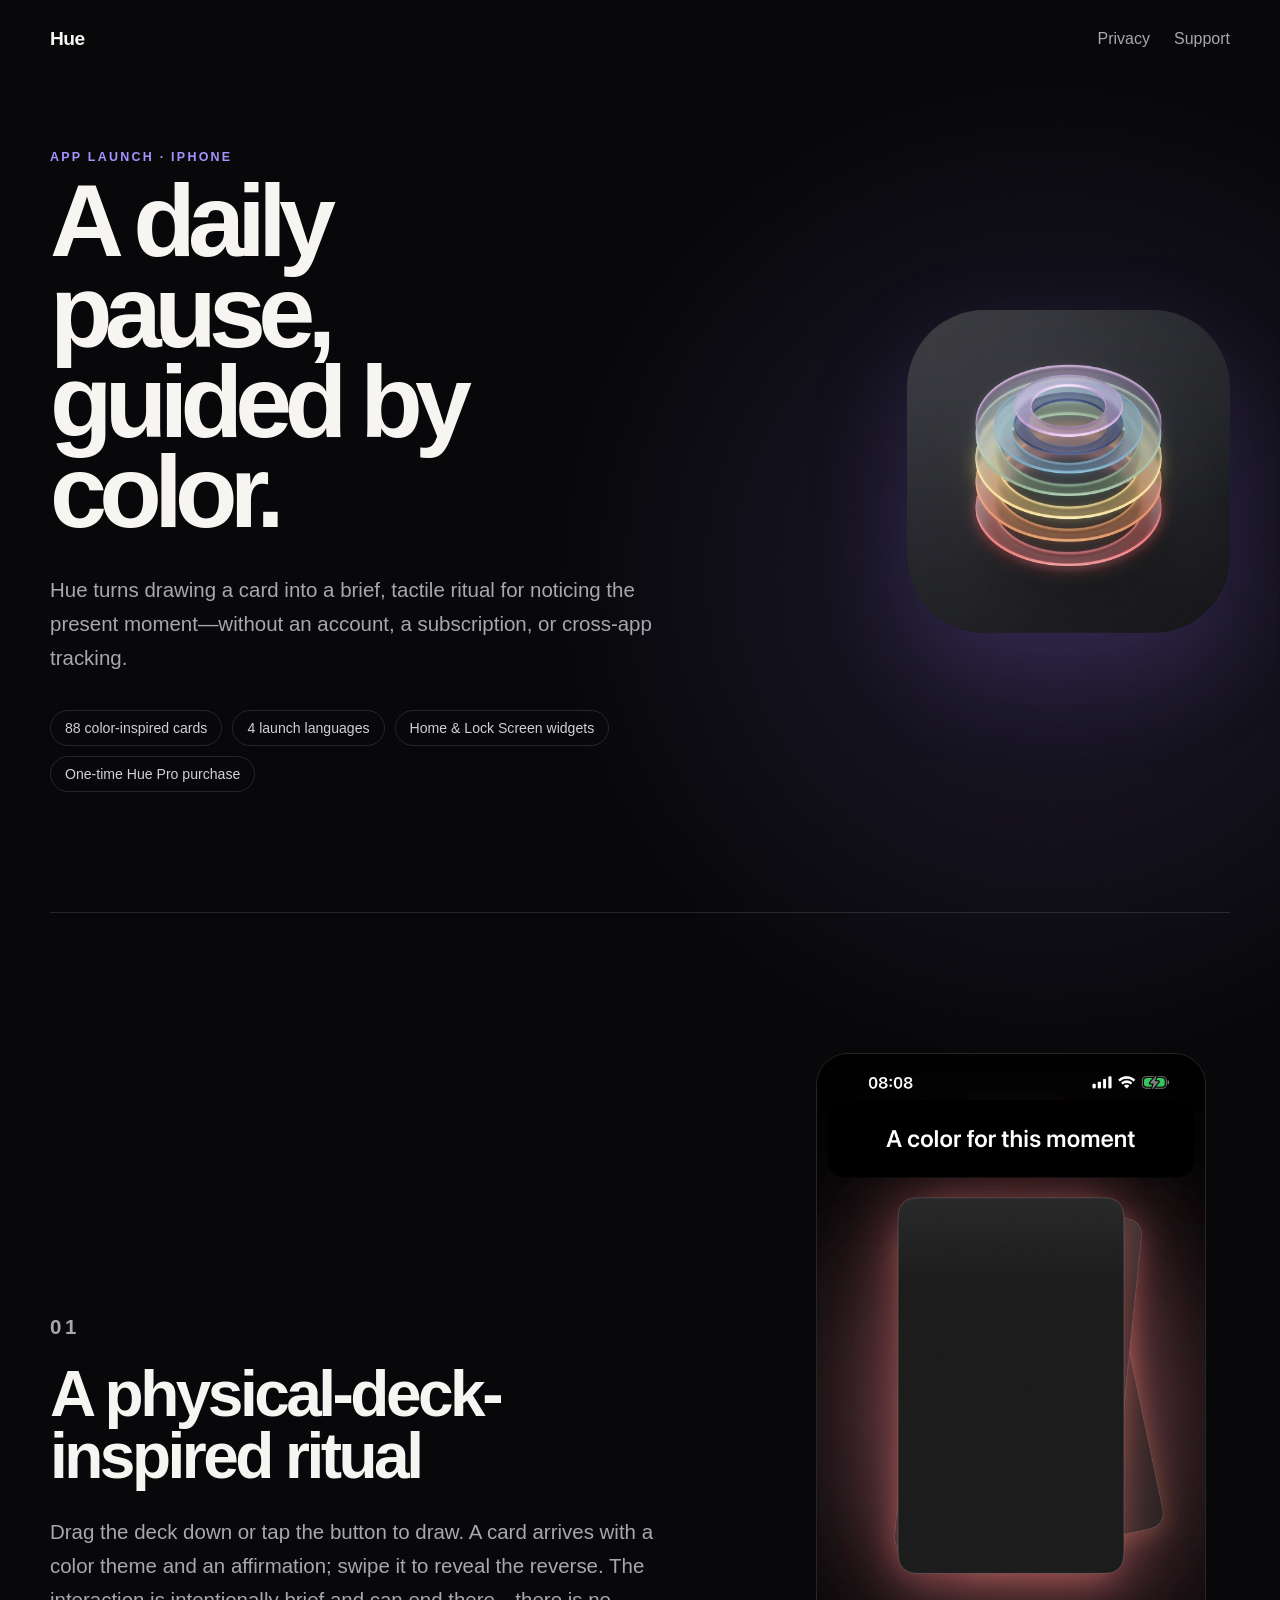
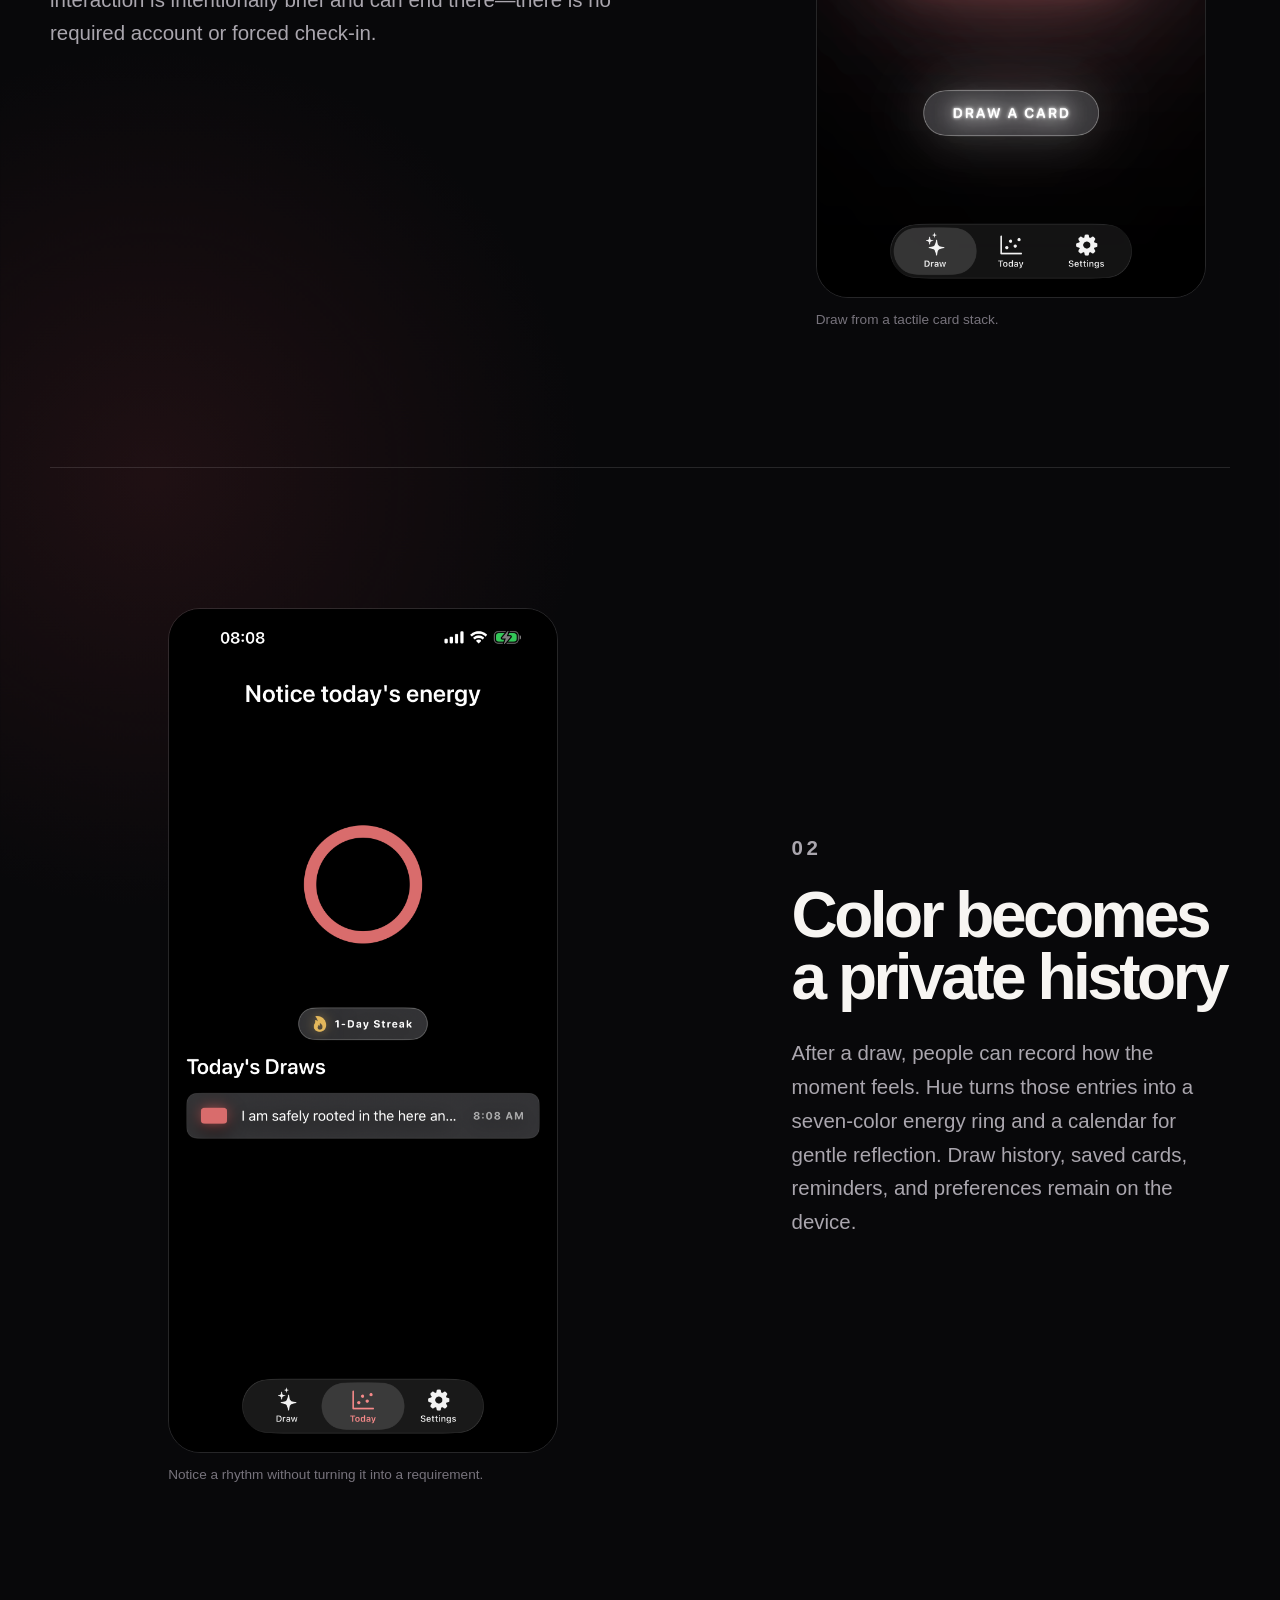
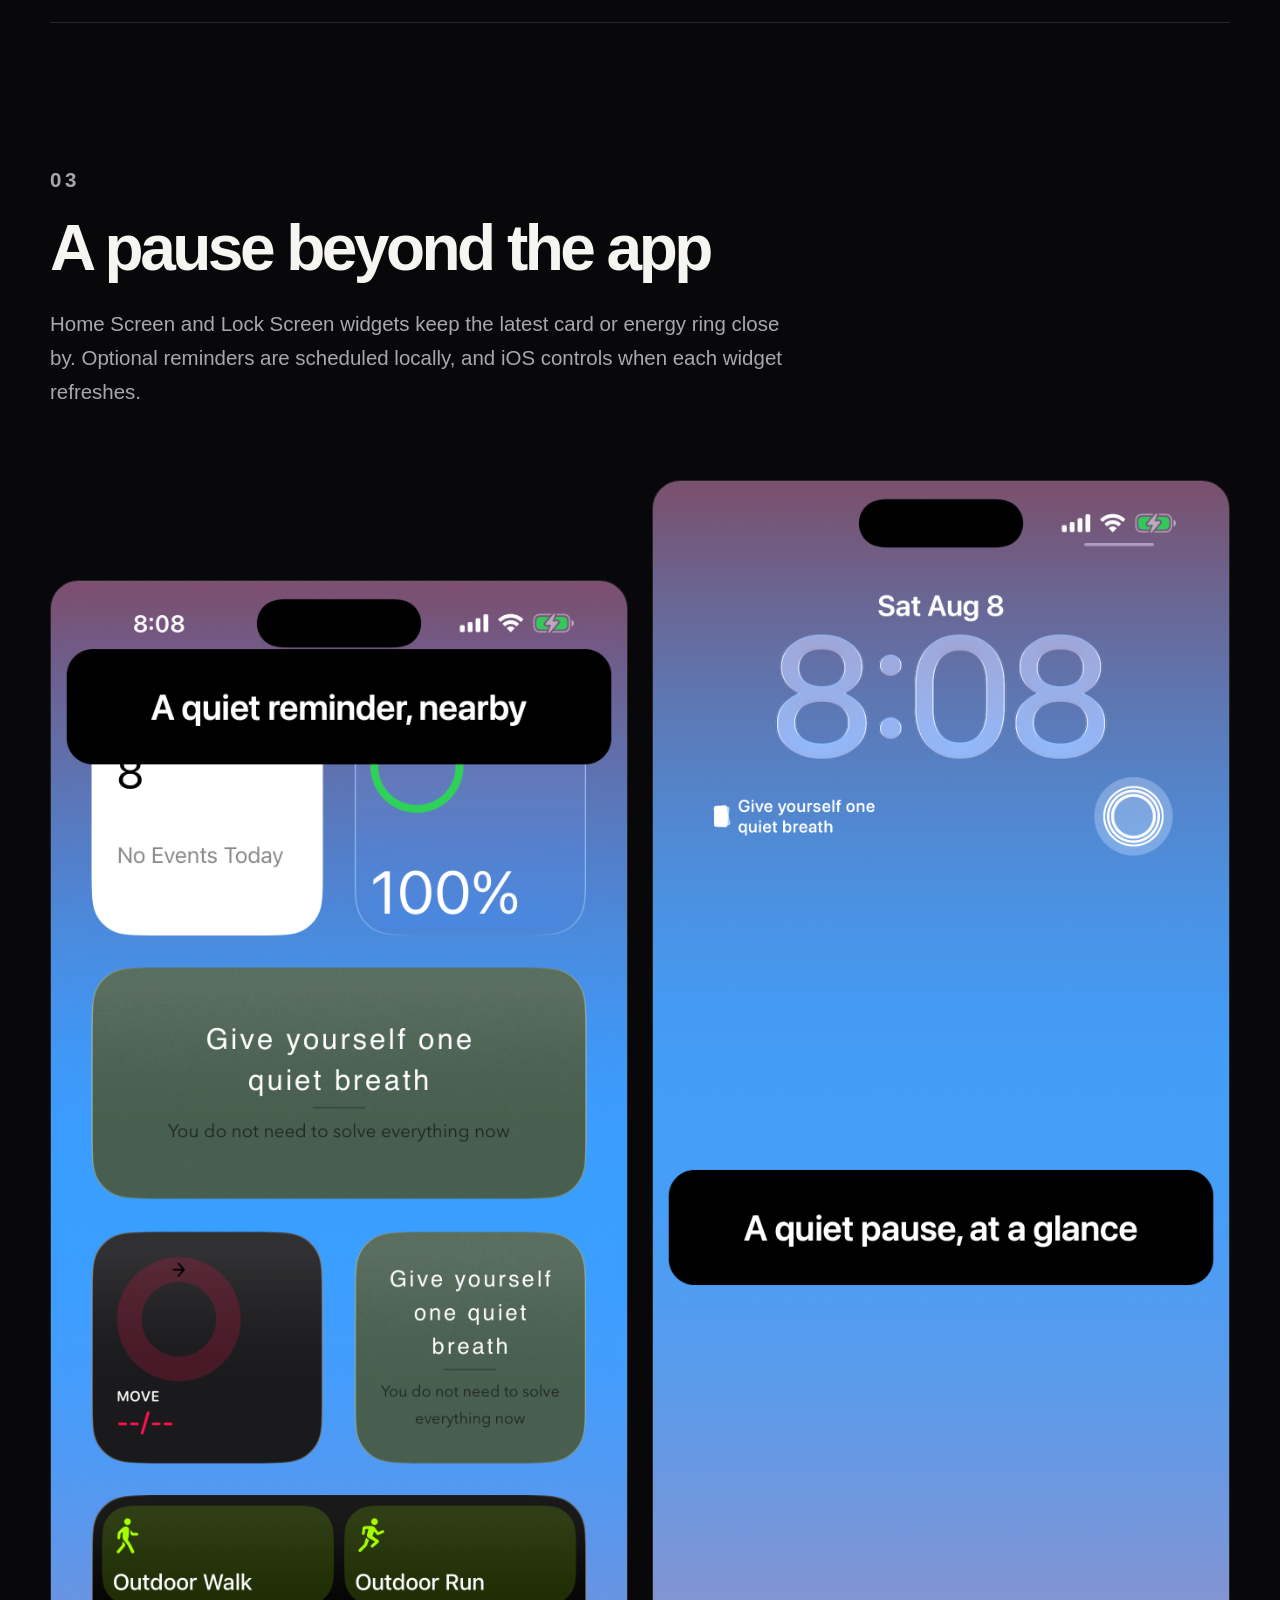
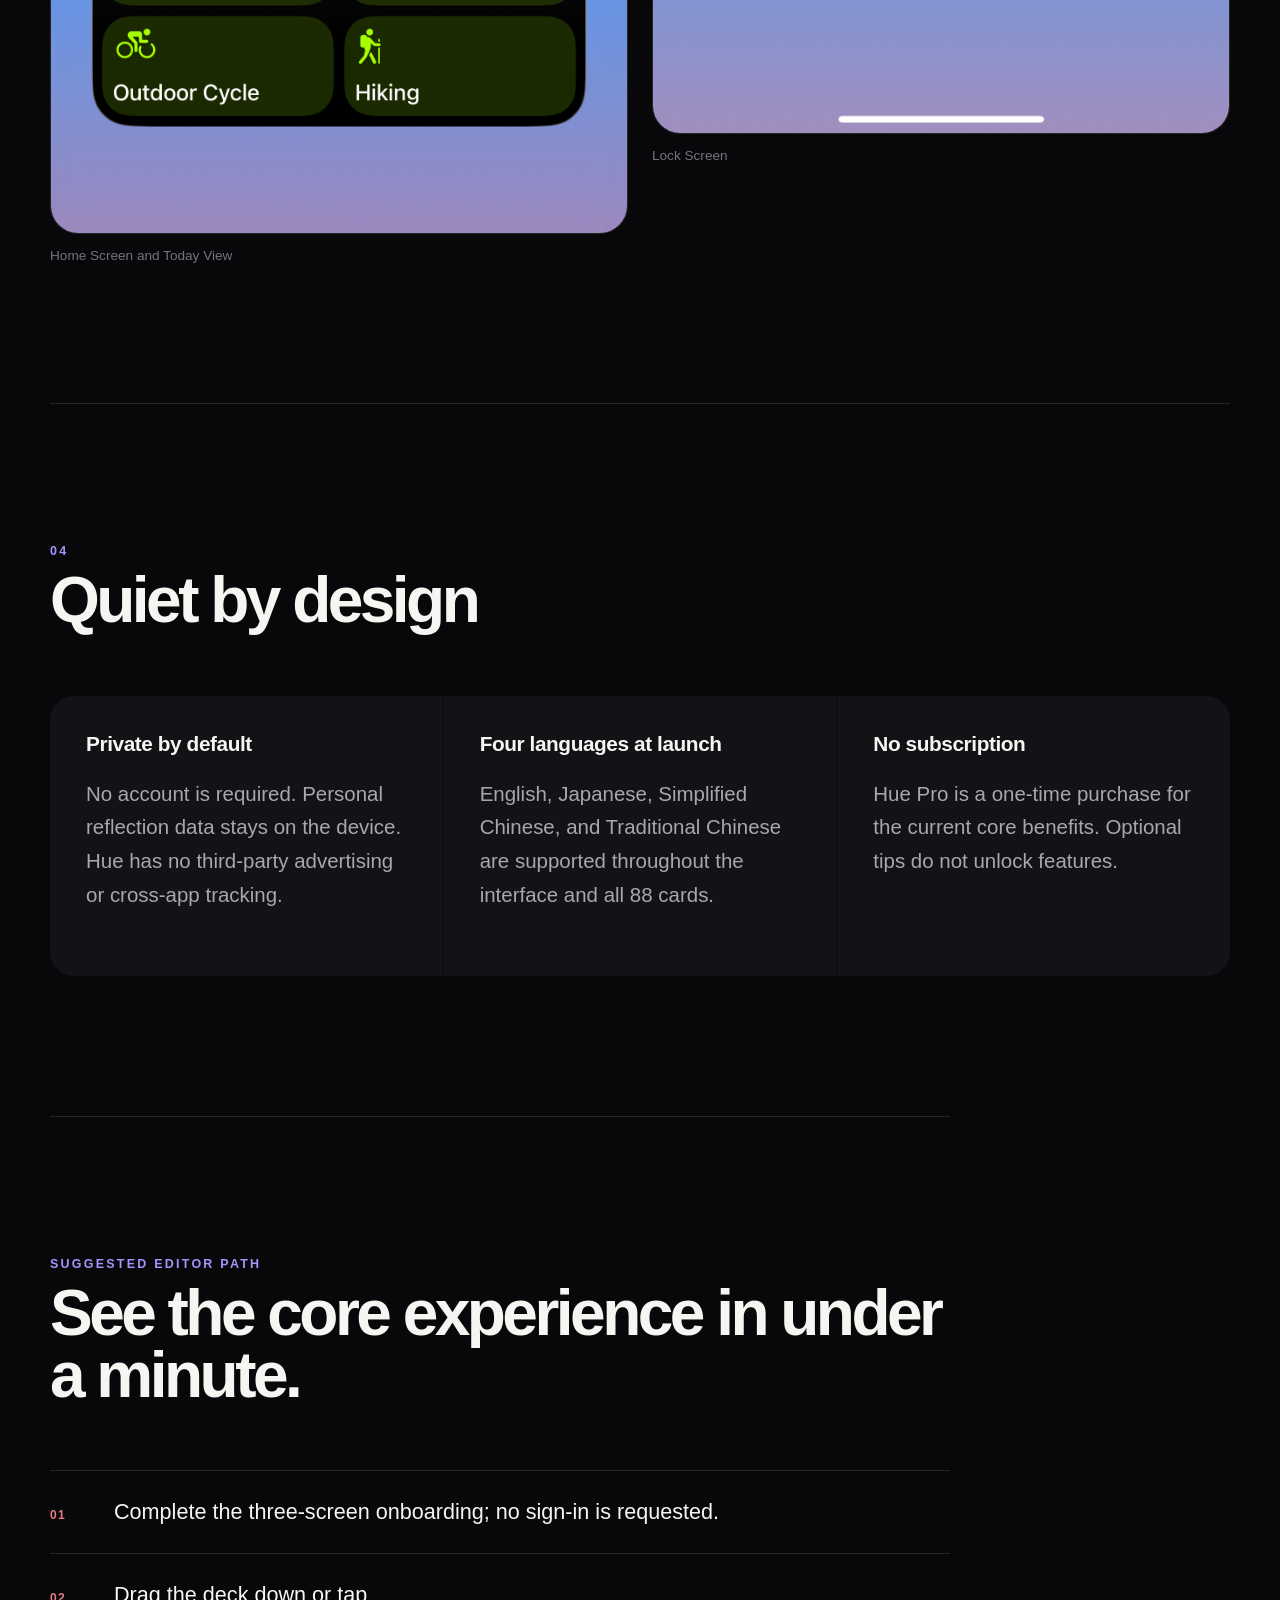
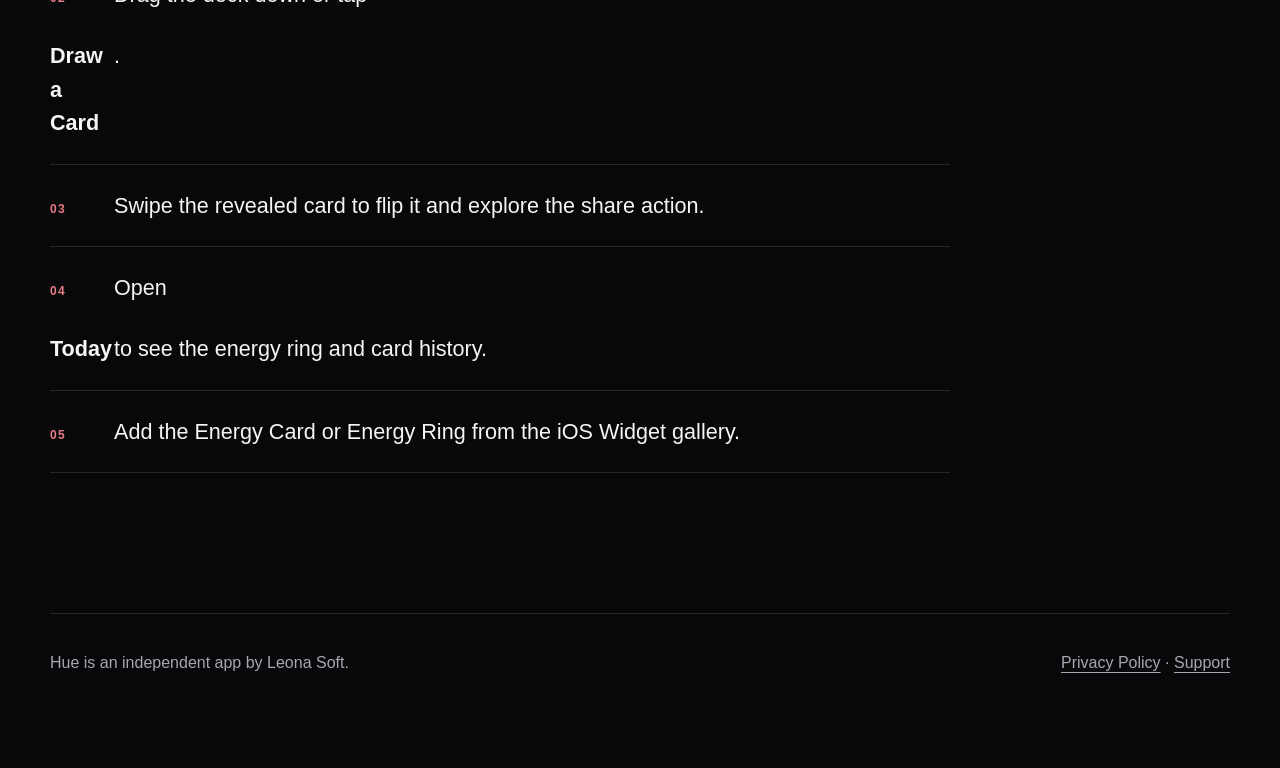
==== launch/index.html @ be059333 "Add Hue launch brief for featuring nomination" ====
<!doctype html>
<html lang="en">
<head>
  <meta charset="utf-8">
  <meta name="viewport" content="width=device-width, initial-scale=1">
  <meta name="description" content="Hue is a private, color-led daily pause for iPhone, available in four languages with Home Screen and Lock Screen widgets.">
  <title>Hue — A Daily Pause in Color</title>
  <link rel="stylesheet" href="style.css">
</head>
<body>
  <nav aria-label="Hue links">
    <a class="wordmark" href="../index.html">Hue</a>
    <div>
      <a href="../en/privacy.html">Privacy</a>
      <a href="../en/support.html">Support</a>
    </div>
  </nav>

  <main>
    <header class="hero">
      <div class="hero-copy">
        <p class="eyebrow">App launch · iPhone</p>
        <h1>A daily pause,<br>guided by color.</h1>
        <p class="lede">Hue turns drawing a card into a brief, tactile ritual for noticing the present moment—without an account, a subscription, or cross-app tracking.</p>
        <ul class="facts" aria-label="Launch facts">
          <li>88 color-inspired cards</li>
          <li>4 launch languages</li>
          <li>Home &amp; Lock Screen widgets</li>
          <li>One-time Hue Pro purchase</li>
        </ul>
      </div>
      <img class="app-icon" src="assets/hue-app-icon.png" width="1024" height="1024" alt="Hue app icon, a dark translucent prism with a soft spectrum of color">
    </header>

    <section class="story" aria-labelledby="story-heading">
      <div>
        <p class="section-number">01</p>
        <h2 id="story-heading">A physical-deck-inspired ritual</h2>
        <p>Drag the deck down or tap the button to draw. A card arrives with a color theme and an affirmation; swipe it to reveal the reverse. The interaction is intentionally brief and can end there—there is no required account or forced check-in.</p>
      </div>
      <figure>
        <img src="assets/daily-card.png" width="1320" height="2868" alt="Hue draw screen showing a tactile stack of cards and the Draw a Card button" loading="lazy">
        <figcaption>Draw from a tactile card stack.</figcaption>
      </figure>
    </section>

    <section class="story reverse" aria-labelledby="reflection-heading">
      <div>
        <p class="section-number">02</p>
        <h2 id="reflection-heading">Color becomes a private history</h2>
        <p>After a draw, people can record how the moment feels. Hue turns those entries into a seven-color energy ring and a calendar for gentle reflection. Draw history, saved cards, reminders, and preferences remain on the device.</p>
      </div>
      <figure>
        <img src="assets/energy-ring.png" width="1320" height="2868" alt="Hue Today screen with a color energy ring and today's drawn card" loading="lazy">
        <figcaption>Notice a rhythm without turning it into a requirement.</figcaption>
      </figure>
    </section>

    <section class="widget-section" aria-labelledby="widgets-heading">
      <div class="widget-copy">
        <p class="section-number">03</p>
        <h2 id="widgets-heading">A pause beyond the app</h2>
        <p>Home Screen and Lock Screen widgets keep the latest card or energy ring close by. Optional reminders are scheduled locally, and iOS controls when each widget refreshes.</p>
      </div>
      <div class="widget-grid">
        <figure>
          <img src="assets/home-widget.png" width="1320" height="2868" alt="Hue card and energy ring widgets in Today View" loading="lazy">
          <figcaption>Home Screen and Today View</figcaption>
        </figure>
        <figure>
          <img src="assets/lock-screen-widget.png" width="1320" height="2868" alt="Hue card and energy ring widgets on the iPhone Lock Screen" loading="lazy">
          <figcaption>Lock Screen</figcaption>
        </figure>
      </div>
    </section>

    <section class="principles" aria-labelledby="principles-heading">
      <p class="section-number">04</p>
      <h2 id="principles-heading">Quiet by design</h2>
      <div class="principle-grid">
        <article>
          <h3>Private by default</h3>
          <p>No account is required. Personal reflection data stays on the device. Hue has no third-party advertising or cross-app tracking.</p>
        </article>
        <article>
          <h3>Four languages at launch</h3>
          <p>English, Japanese, Simplified Chinese, and Traditional Chinese are supported throughout the interface and all 88 cards.</p>
        </article>
        <article>
          <h3>No subscription</h3>
          <p>Hue Pro is a one-time purchase for the current core benefits. Optional tips do not unlock features.</p>
        </article>
      </div>
    </section>

    <section class="demo" aria-labelledby="demo-heading">
      <p class="eyebrow">Suggested editor path</p>
      <h2 id="demo-heading">See the core experience in under a minute.</h2>
      <ol>
        <li><span>01</span>Complete the three-screen onboarding; no sign-in is requested.</li>
        <li><span>02</span>Drag the deck down or tap <strong>Draw a Card</strong>.</li>
        <li><span>03</span>Swipe the revealed card to flip it and explore the share action.</li>
        <li><span>04</span>Open <strong>Today</strong> to see the energy ring and card history.</li>
        <li><span>05</span>Add the Energy Card or Energy Ring from the iOS Widget gallery.</li>
      </ol>
    </section>
  </main>

  <footer>
    <p>Hue is an independent app by Leona Soft.</p>
    <p><a href="../en/privacy.html">Privacy Policy</a> · <a href="../en/support.html">Support</a></p>
  </footer>
</body>
</html>
---- launch/style.css ----
:root {
  color-scheme: dark;
  font-family: -apple-system, BlinkMacSystemFont, "SF Pro Display", "Segoe UI", sans-serif;
  font-synthesis: none;
  --background: #08080a;
  --surface: #131317;
  --text: #f7f5f2;
  --muted: #aaa6ae;
  --line: rgba(255, 255, 255, 0.12);
  --violet: #a594ff;
  --rose: #e77b86;
}

* {
  box-sizing: border-box;
}

html {
  background: var(--background);
  scroll-behavior: smooth;
}

body {
  background:
    radial-gradient(circle at 82% 8%, rgba(117, 92, 184, 0.22), transparent 31rem),
    radial-gradient(circle at 12% 29%, rgba(173, 65, 75, 0.14), transparent 27rem),
    var(--background);
  color: var(--text);
  margin: 0;
}

a {
  color: inherit;
  text-underline-offset: 0.25em;
}

nav,
main,
footer {
  margin: 0 auto;
  max-width: 1180px;
  width: calc(100% - 48px);
}

nav {
  align-items: center;
  display: flex;
  justify-content: space-between;
  padding: 28px 0;
}

nav div {
  display: flex;
  gap: 24px;
}

nav a {
  color: var(--muted);
  text-decoration: none;
}

nav a:hover,
nav a:focus-visible {
  color: var(--text);
}

.wordmark {
  color: var(--text);
  font-size: 1.2rem;
  font-weight: 750;
  letter-spacing: -0.03em;
}

.hero {
  align-items: center;
  display: grid;
  gap: clamp(48px, 8vw, 112px);
  grid-template-columns: minmax(0, 1.4fr) minmax(240px, 0.6fr);
  min-height: min(800px, calc(100vh - 88px));
  padding: 72px 0 120px;
}

.eyebrow,
.section-number {
  color: var(--violet);
  font-size: 0.78rem;
  font-weight: 750;
  letter-spacing: 0.18em;
  text-transform: uppercase;
}

h1,
h2,
h3,
p {
  margin-top: 0;
}

h1 {
  font-size: clamp(3.5rem, 8vw, 7.5rem);
  letter-spacing: -0.075em;
  line-height: 0.88;
  margin-bottom: 36px;
  max-width: 9ch;
}

h2 {
  font-size: clamp(2.4rem, 5vw, 5rem);
  letter-spacing: -0.055em;
  line-height: 0.96;
  margin-bottom: 28px;
}

h3 {
  font-size: 1.3rem;
  letter-spacing: -0.02em;
}

.lede,
.story p,
.widget-copy p,
.principles article p {
  color: var(--muted);
  font-size: clamp(1.05rem, 1.6vw, 1.35rem);
  line-height: 1.65;
}

.lede {
  max-width: 620px;
}

.app-icon {
  border-radius: 24%;
  box-shadow: 0 40px 100px rgba(119, 91, 183, 0.24);
  height: auto;
  max-width: 340px;
  width: 100%;
}

.facts {
  display: flex;
  flex-wrap: wrap;
  gap: 10px;
  list-style: none;
  margin: 36px 0 0;
  padding: 0;
}

.facts li {
  border: 1px solid var(--line);
  border-radius: 999px;
  color: #d3ced8;
  font-size: 0.88rem;
  padding: 9px 14px;
}

.story {
  align-items: center;
  border-top: 1px solid var(--line);
  display: grid;
  gap: clamp(48px, 9vw, 128px);
  grid-template-columns: minmax(0, 1fr) minmax(260px, 0.7fr);
  padding: 140px 0;
}

.story.reverse > div {
  order: 2;
}

figure {
  margin: 0;
}

figure img {
  border: 1px solid var(--line);
  border-radius: 32px;
  display: block;
  height: auto;
  width: 100%;
}

figcaption {
  color: #77737c;
  font-size: 0.85rem;
  margin-top: 14px;
}

.story figure {
  margin: 0 auto;
  max-width: 390px;
}

.widget-section,
.principles,
.demo {
  border-top: 1px solid var(--line);
  padding: 140px 0;
}

.widget-copy {
  max-width: 760px;
}

.widget-grid {
  display: grid;
  gap: 24px;
  grid-template-columns: repeat(2, minmax(0, 1fr));
  margin-top: 72px;
}

.widget-grid figure:first-child {
  margin-top: 100px;
}

.widget-grid img {
  border-radius: 28px;
}

.principle-grid {
  display: grid;
  gap: 1px;
  grid-template-columns: repeat(3, minmax(0, 1fr));
  margin-top: 64px;
  overflow: hidden;
}

.principles article {
  background: var(--surface);
  min-height: 280px;
  padding: 36px;
}

.principles article:first-child {
  border-radius: 24px 0 0 24px;
}

.principles article:last-child {
  border-radius: 0 24px 24px 0;
}

.demo {
  max-width: 900px;
}

.demo ol {
  border-top: 1px solid var(--line);
  list-style: none;
  margin: 64px 0 0;
  padding: 0;
}

.demo li {
  align-items: baseline;
  border-bottom: 1px solid var(--line);
  display: grid;
  font-size: clamp(1.05rem, 2vw, 1.35rem);
  gap: 28px;
  grid-template-columns: 36px 1fr;
  line-height: 1.55;
  padding: 24px 0;
}

.demo li span {
  color: var(--rose);
  font-size: 0.75rem;
  font-weight: 750;
  letter-spacing: 0.12em;
}

footer {
  border-top: 1px solid var(--line);
  color: var(--muted);
  display: flex;
  justify-content: space-between;
  padding: 40px 0 80px;
}

@media (max-width: 760px) {
  nav,
  main,
  footer {
    width: calc(100% - 36px);
  }

  .hero,
  .story {
    grid-template-columns: 1fr;
  }

  .hero {
    padding: 72px 0 96px;
  }

  .app-icon {
    max-width: 220px;
  }

  .story,
  .widget-section,
  .principles,
  .demo {
    padding: 96px 0;
  }

  .story.reverse > div {
    order: initial;
  }

  .story figure {
    max-width: 320px;
  }

  .widget-grid {
    gap: 18px;
  }

  .widget-grid figure:first-child {
    margin-top: 48px;
  }

  .principle-grid {
    grid-template-columns: 1fr;
  }

  .principles article:first-child {
    border-radius: 24px 24px 0 0;
  }

  .principles article:last-child {
    border-radius: 0 0 24px 24px;
  }

  footer {
    display: block;
  }
}

@media (prefers-reduced-motion: reduce) {
  html {
    scroll-behavior: auto;
  }
}
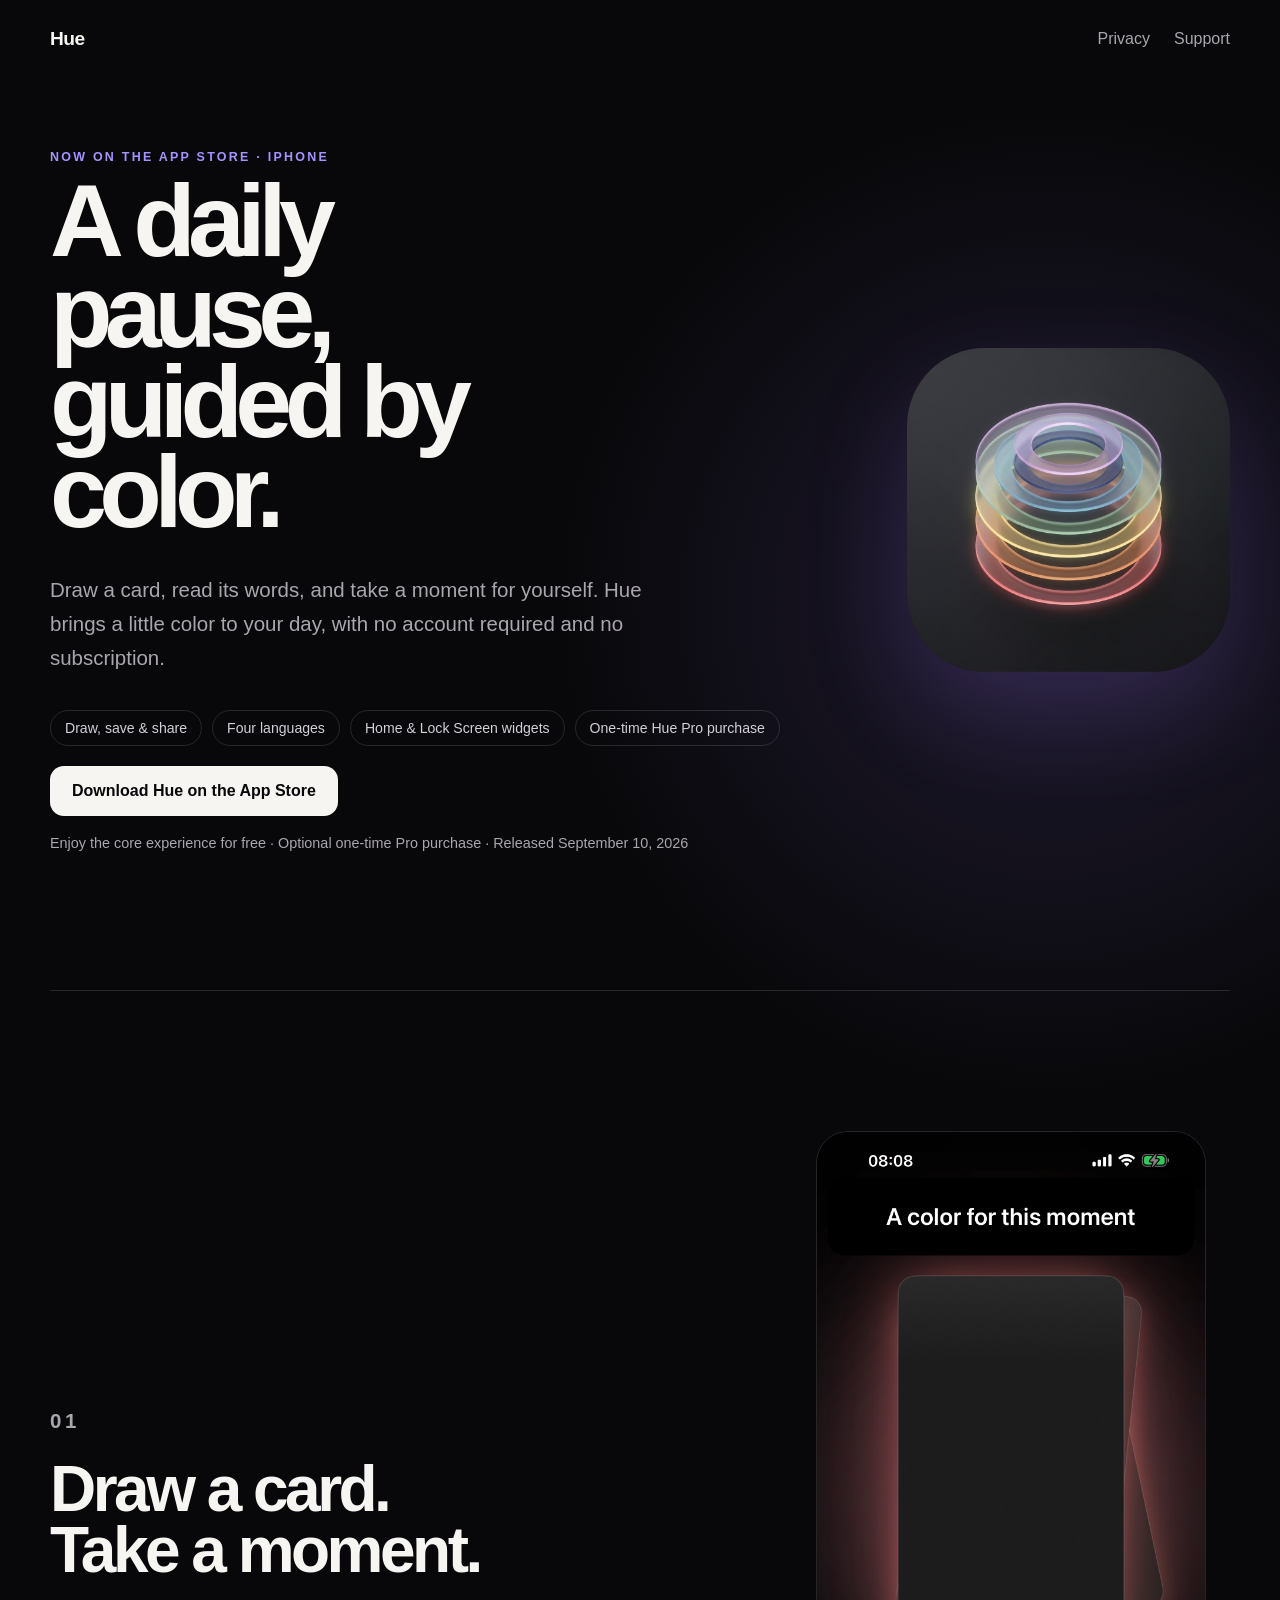
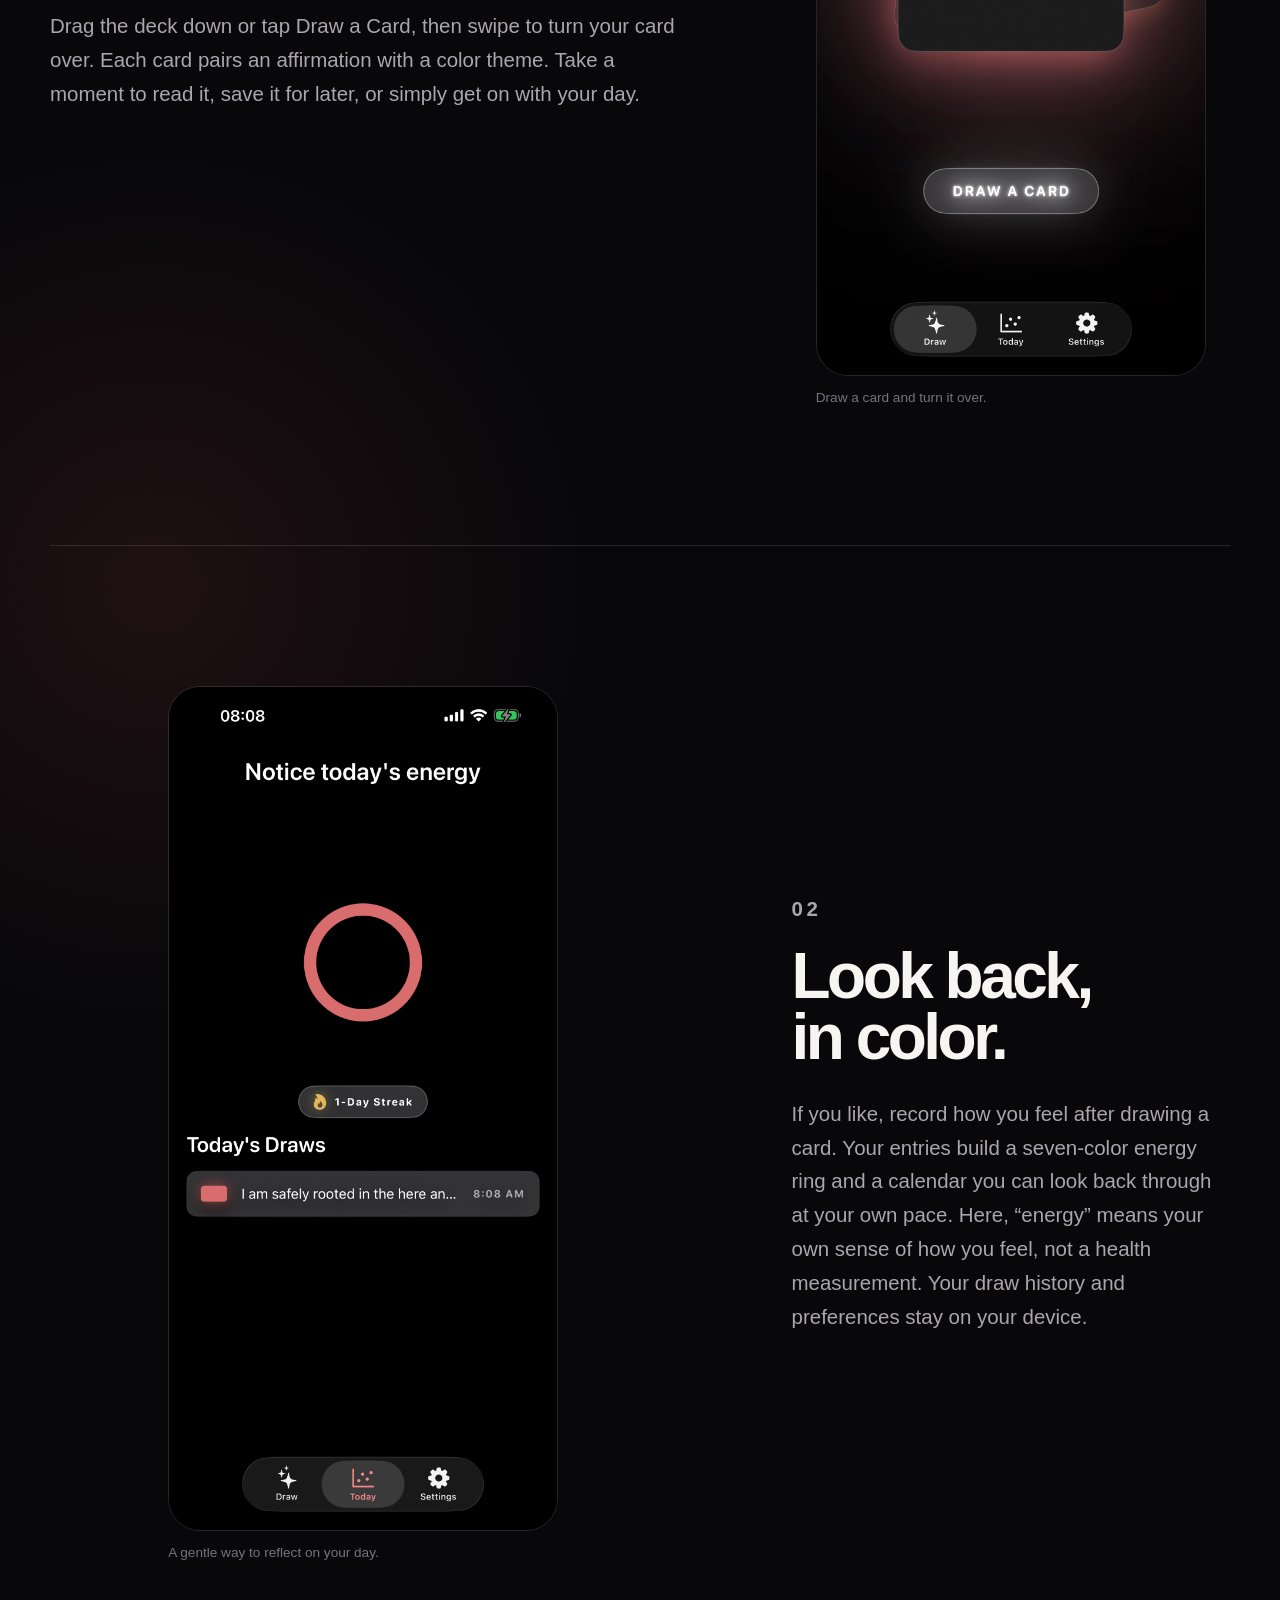
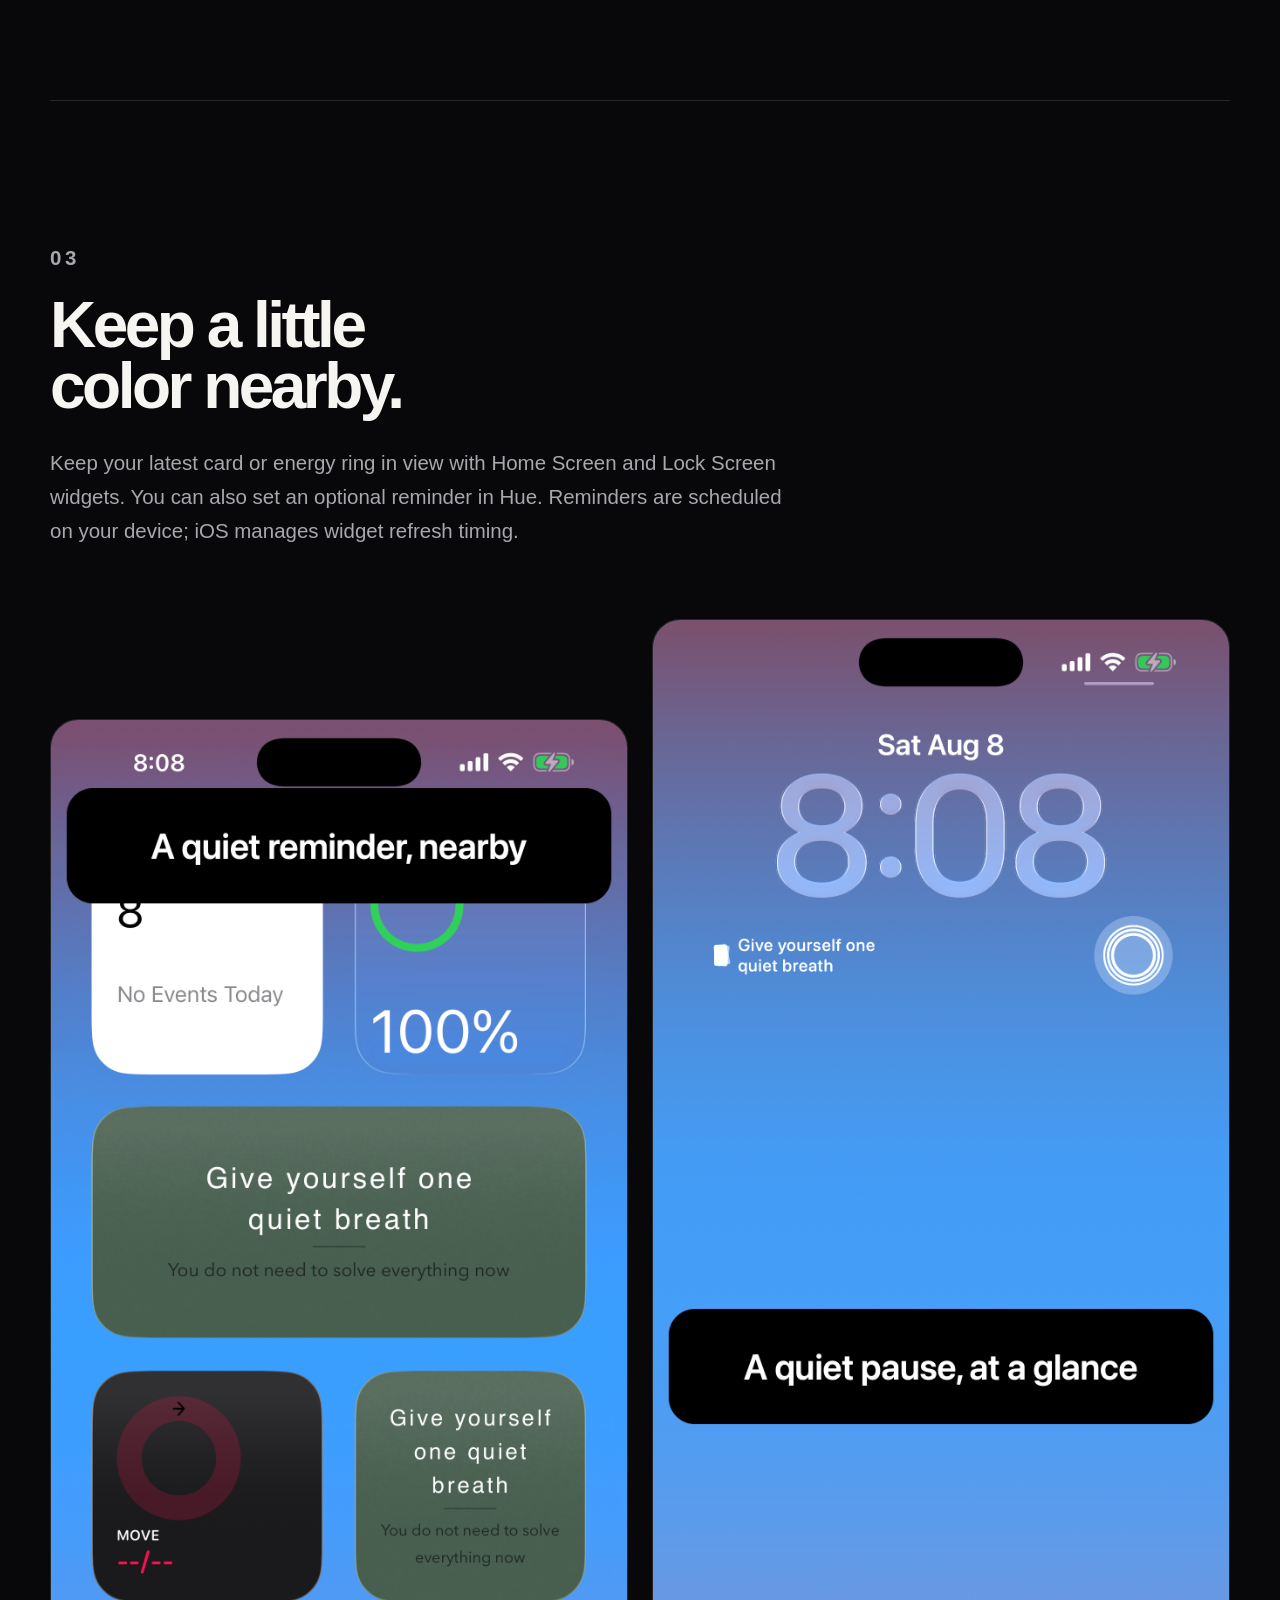
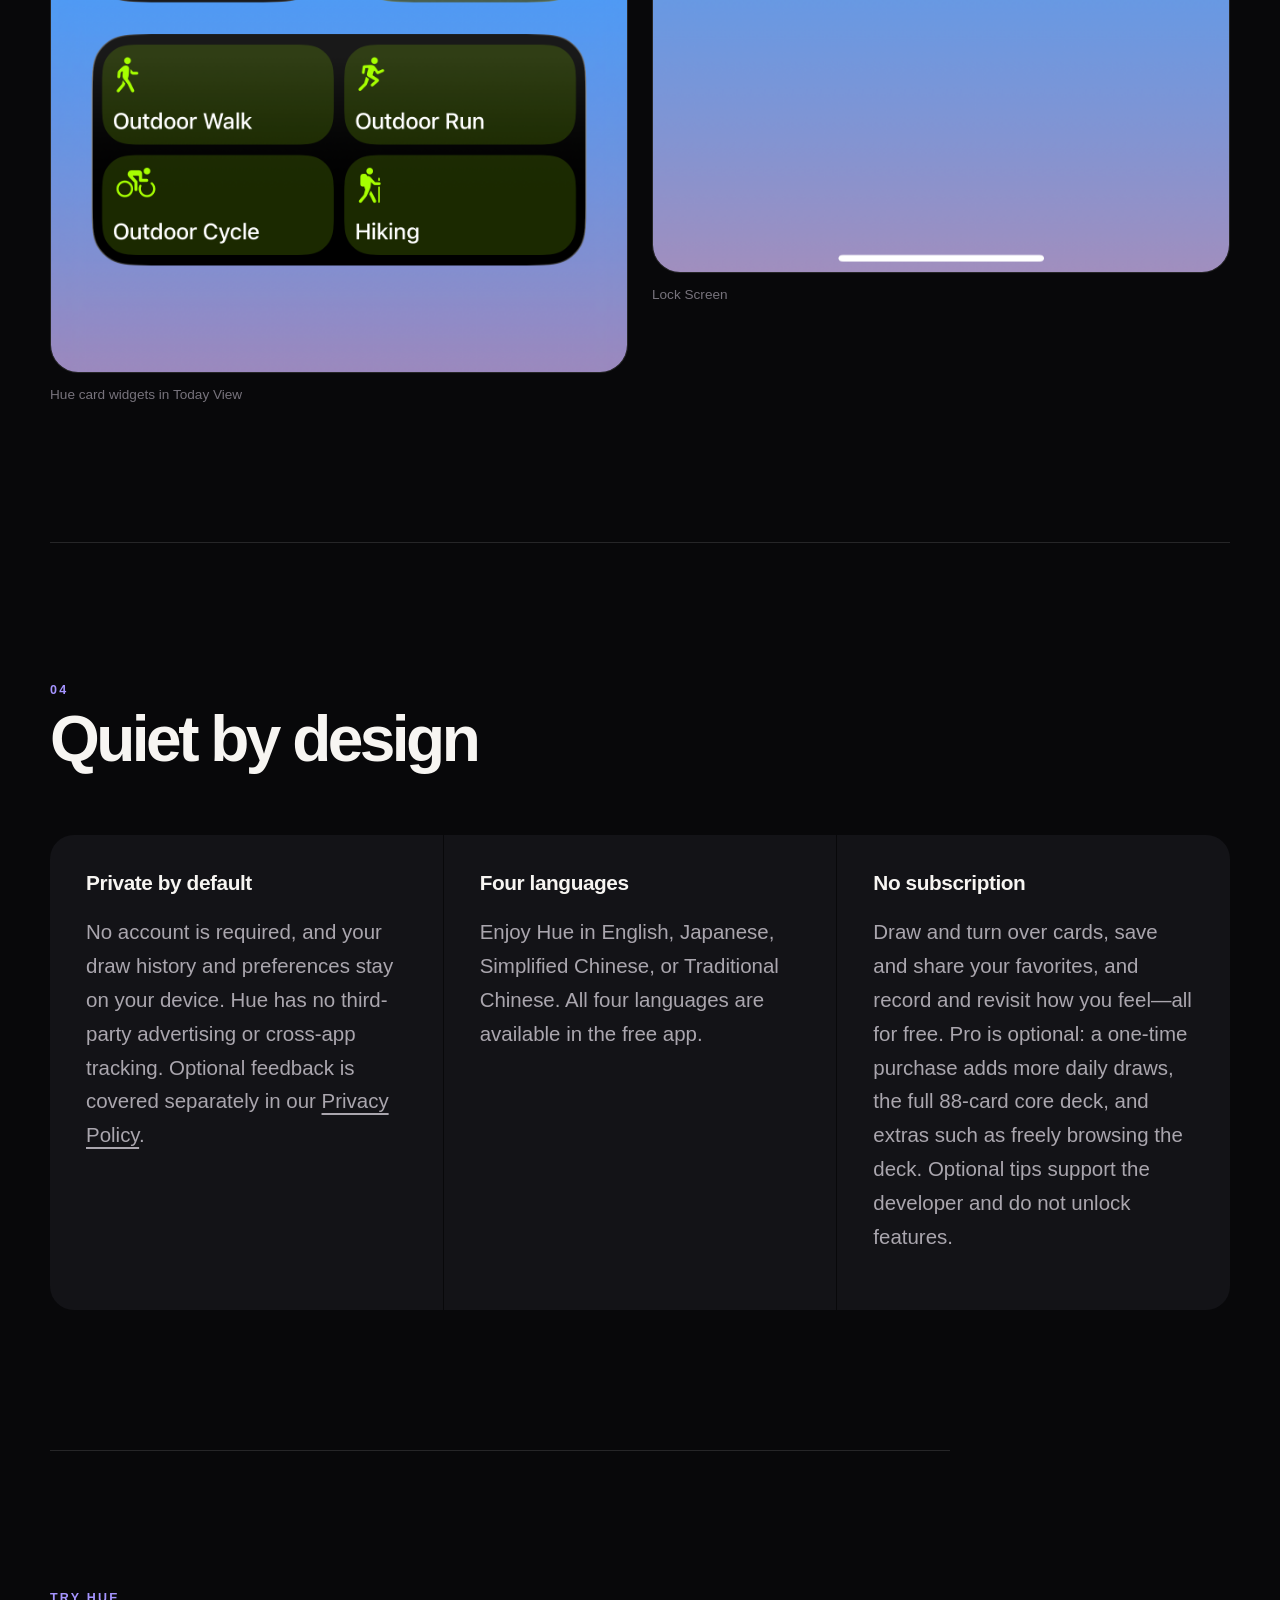
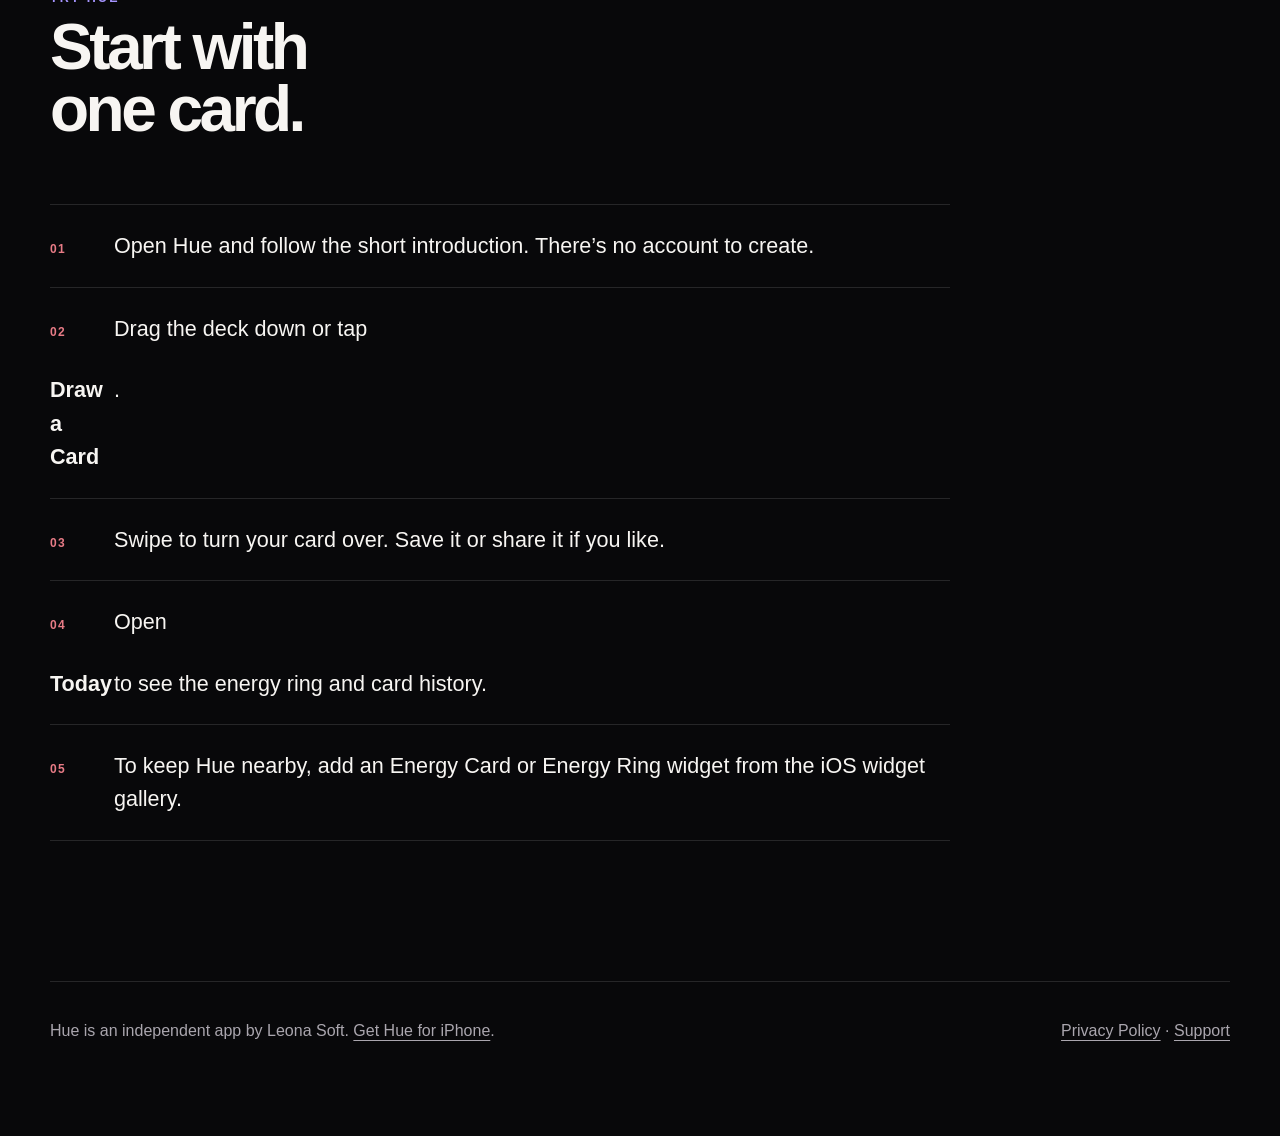
==== commit 02c8b676: "Polish approved launch page and highlight free core experience" ====
--- a/launch/index.html
+++ b/launch/index.html
@@ -3,7 +3,7 @@
 <head>
   <meta charset="utf-8">
   <meta name="viewport" content="width=device-width, initial-scale=1">
-  <meta name="description" content="Hue is a private, color-led daily pause for iPhone, available in four languages with Home Screen and Lock Screen widgets.">
+  <meta name="description" content="Take a moment for yourself with Hue for iPhone. Draw a color-inspired card, save your favorites, and add a Home Screen or Lock Screen widget. No subscription.">
   <title>Hue — A Daily Pause in Color</title>
   <link rel="stylesheet" href="style.css">
 </head>
@@ -19,53 +19,55 @@
   <main>
     <header class="hero">
       <div class="hero-copy">
-        <p class="eyebrow">App launch · iPhone</p>
+        <p class="eyebrow">Now on the App Store · iPhone</p>
         <h1>A daily pause,<br>guided by color.</h1>
-        <p class="lede">Hue turns drawing a card into a brief, tactile ritual for noticing the present moment—without an account, a subscription, or cross-app tracking.</p>
+        <p class="lede">Draw a card, read its words, and take a moment for yourself. Hue brings a little color to your day, with no account required and no subscription.</p>
         <ul class="facts" aria-label="Launch facts">
-          <li>88 color-inspired cards</li>
-          <li>4 launch languages</li>
+          <li>Draw, save &amp; share</li>
+          <li>Four languages</li>
           <li>Home &amp; Lock Screen widgets</li>
           <li>One-time Hue Pro purchase</li>
         </ul>
+        <a class="download-link" href="https://apps.apple.com/us/app/hue-daily-pause/id6800386140">Download Hue on the App Store</a>
+        <p class="download-note">Enjoy the core experience for free · Optional one-time Pro purchase · Released September 10, 2026</p>
       </div>
-      <img class="app-icon" src="assets/hue-app-icon.png" width="1024" height="1024" alt="Hue app icon, a dark translucent prism with a soft spectrum of color">
+      <img class="app-icon" src="assets/hue-app-icon.png" width="1024" height="1024" alt="Hue app icon, a stack of translucent colored rings on a dark background">
     </header>
 
     <section class="story" aria-labelledby="story-heading">
       <div>
         <p class="section-number">01</p>
-        <h2 id="story-heading">A physical-deck-inspired ritual</h2>
-        <p>Drag the deck down or tap the button to draw. A card arrives with a color theme and an affirmation; swipe it to reveal the reverse. The interaction is intentionally brief and can end there—there is no required account or forced check-in.</p>
+        <h2 id="story-heading">Draw a card.<br>Take a moment.</h2>
+        <p>Drag the deck down or tap Draw a Card, then swipe to turn your card over. Each card pairs an affirmation with a color theme. Take a moment to read it, save it for later, or simply get on with your day.</p>
       </div>
       <figure>
         <img src="assets/daily-card.png" width="1320" height="2868" alt="Hue draw screen showing a tactile stack of cards and the Draw a Card button" loading="lazy">
-        <figcaption>Draw from a tactile card stack.</figcaption>
+        <figcaption>Draw a card and turn it over.</figcaption>
       </figure>
     </section>
 
     <section class="story reverse" aria-labelledby="reflection-heading">
       <div>
         <p class="section-number">02</p>
-        <h2 id="reflection-heading">Color becomes a private history</h2>
-        <p>After a draw, people can record how the moment feels. Hue turns those entries into a seven-color energy ring and a calendar for gentle reflection. Draw history, saved cards, reminders, and preferences remain on the device.</p>
+        <h2 id="reflection-heading">Look back,<br>in color.</h2>
+        <p>If you like, record how you feel after drawing a card. Your entries build a seven-color energy ring and a calendar you can look back through at your own pace. Here, “energy” means your own sense of how you feel, not a health measurement. Your draw history and preferences stay on your device.</p>
       </div>
       <figure>
         <img src="assets/energy-ring.png" width="1320" height="2868" alt="Hue Today screen with a color energy ring and today's drawn card" loading="lazy">
-        <figcaption>Notice a rhythm without turning it into a requirement.</figcaption>
+        <figcaption>A gentle way to reflect on your day.</figcaption>
       </figure>
     </section>
 
     <section class="widget-section" aria-labelledby="widgets-heading">
       <div class="widget-copy">
         <p class="section-number">03</p>
-        <h2 id="widgets-heading">A pause beyond the app</h2>
-        <p>Home Screen and Lock Screen widgets keep the latest card or energy ring close by. Optional reminders are scheduled locally, and iOS controls when each widget refreshes.</p>
+        <h2 id="widgets-heading">Keep a little<br>color nearby.</h2>
+        <p>Keep your latest card or energy ring in view with Home Screen and Lock Screen widgets. You can also set an optional reminder in Hue. Reminders are scheduled on your device; iOS manages widget refresh timing.</p>
       </div>
       <div class="widget-grid">
         <figure>
-          <img src="assets/home-widget.png" width="1320" height="2868" alt="Hue card and energy ring widgets in Today View" loading="lazy">
-          <figcaption>Home Screen and Today View</figcaption>
+          <img src="assets/home-widget.png" width="1320" height="2868" alt="Hue card widgets in Today View" loading="lazy">
+          <figcaption>Hue card widgets in Today View</figcaption>
         </figure>
         <figure>
           <img src="assets/lock-screen-widget.png" width="1320" height="2868" alt="Hue card and energy ring widgets on the iPhone Lock Screen" loading="lazy">
@@ -80,34 +82,34 @@
       <div class="principle-grid">
         <article>
           <h3>Private by default</h3>
-          <p>No account is required. Personal reflection data stays on the device. Hue has no third-party advertising or cross-app tracking.</p>
+          <p>No account is required, and your draw history and preferences stay on your device. Hue has no third-party advertising or cross-app tracking. Optional feedback is covered separately in our <a href="../en/privacy.html">Privacy Policy</a>.</p>
         </article>
         <article>
-          <h3>Four languages at launch</h3>
-          <p>English, Japanese, Simplified Chinese, and Traditional Chinese are supported throughout the interface and all 88 cards.</p>
+          <h3>Four languages</h3>
+          <p>Enjoy Hue in English, Japanese, Simplified Chinese, or Traditional Chinese. All four languages are available in the free app.</p>
         </article>
         <article>
           <h3>No subscription</h3>
-          <p>Hue Pro is a one-time purchase for the current core benefits. Optional tips do not unlock features.</p>
+          <p>Draw and turn over cards, save and share your favorites, and record and revisit how you feel—all for free. Pro is optional: a one-time purchase adds more daily draws, the full 88-card core deck, and extras such as freely browsing the deck. Optional tips support the developer and do not unlock features.</p>
         </article>
       </div>
     </section>
 
     <section class="demo" aria-labelledby="demo-heading">
-      <p class="eyebrow">Suggested editor path</p>
-      <h2 id="demo-heading">See the core experience in under a minute.</h2>
+      <p class="eyebrow">Try Hue</p>
+      <h2 id="demo-heading">Start with<br>one card.</h2>
       <ol>
-        <li><span>01</span>Complete the three-screen onboarding; no sign-in is requested.</li>
+        <li><span>01</span>Open Hue and follow the short introduction. There’s no account to create.</li>
         <li><span>02</span>Drag the deck down or tap <strong>Draw a Card</strong>.</li>
-        <li><span>03</span>Swipe the revealed card to flip it and explore the share action.</li>
+        <li><span>03</span>Swipe to turn your card over. Save it or share it if you like.</li>
         <li><span>04</span>Open <strong>Today</strong> to see the energy ring and card history.</li>
-        <li><span>05</span>Add the Energy Card or Energy Ring from the iOS Widget gallery.</li>
+        <li><span>05</span>To keep Hue nearby, add an Energy Card or Energy Ring widget from the iOS widget gallery.</li>
       </ol>
     </section>
   </main>
 
   <footer>
-    <p>Hue is an independent app by Leona Soft.</p>
+    <p>Hue is an independent app by Leona Soft. <a href="https://apps.apple.com/us/app/hue-daily-pause/id6800386140">Get Hue for iPhone</a>.</p>
     <p><a href="../en/privacy.html">Privacy Policy</a> · <a href="../en/support.html">Support</a></p>
   </footer>
 </body>
--- a/launch/style.css
+++ b/launch/style.css
@@ -129,6 +129,29 @@
   max-width: 620px;
 }
 
+.download-link {
+  background: var(--text);
+  border-radius: 14px;
+  color: var(--background);
+  display: inline-block;
+  font-weight: 650;
+  margin-top: 20px;
+  padding: 16px 22px;
+  text-decoration: none;
+}
+
+.download-link:focus-visible {
+  outline: 3px solid var(--violet);
+  outline-offset: 5px;
+}
+
+.download-note {
+  color: var(--muted);
+  font-size: 0.9rem;
+  line-height: 1.6;
+  margin-top: 16px;
+}
+
 .app-icon {
   border-radius: 24%;
   box-shadow: 0 40px 100px rgba(119, 91, 183, 0.24);
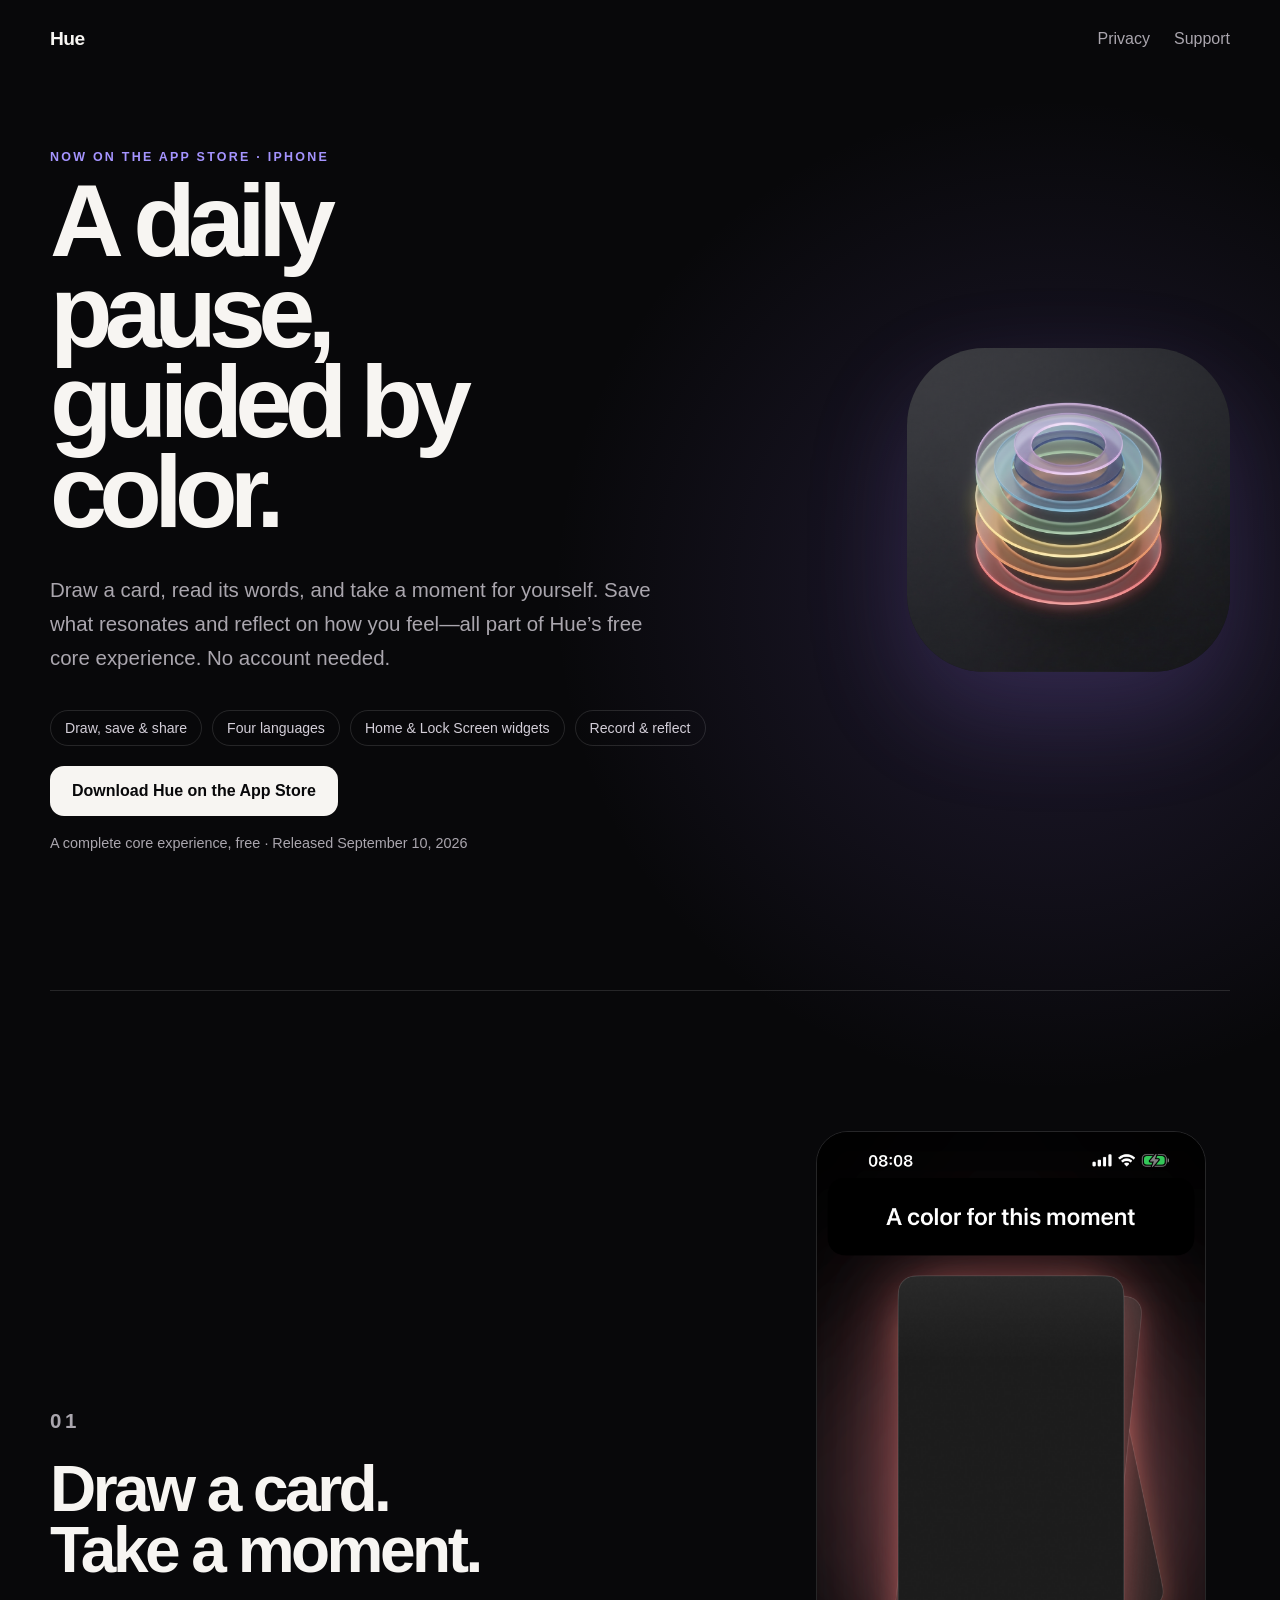
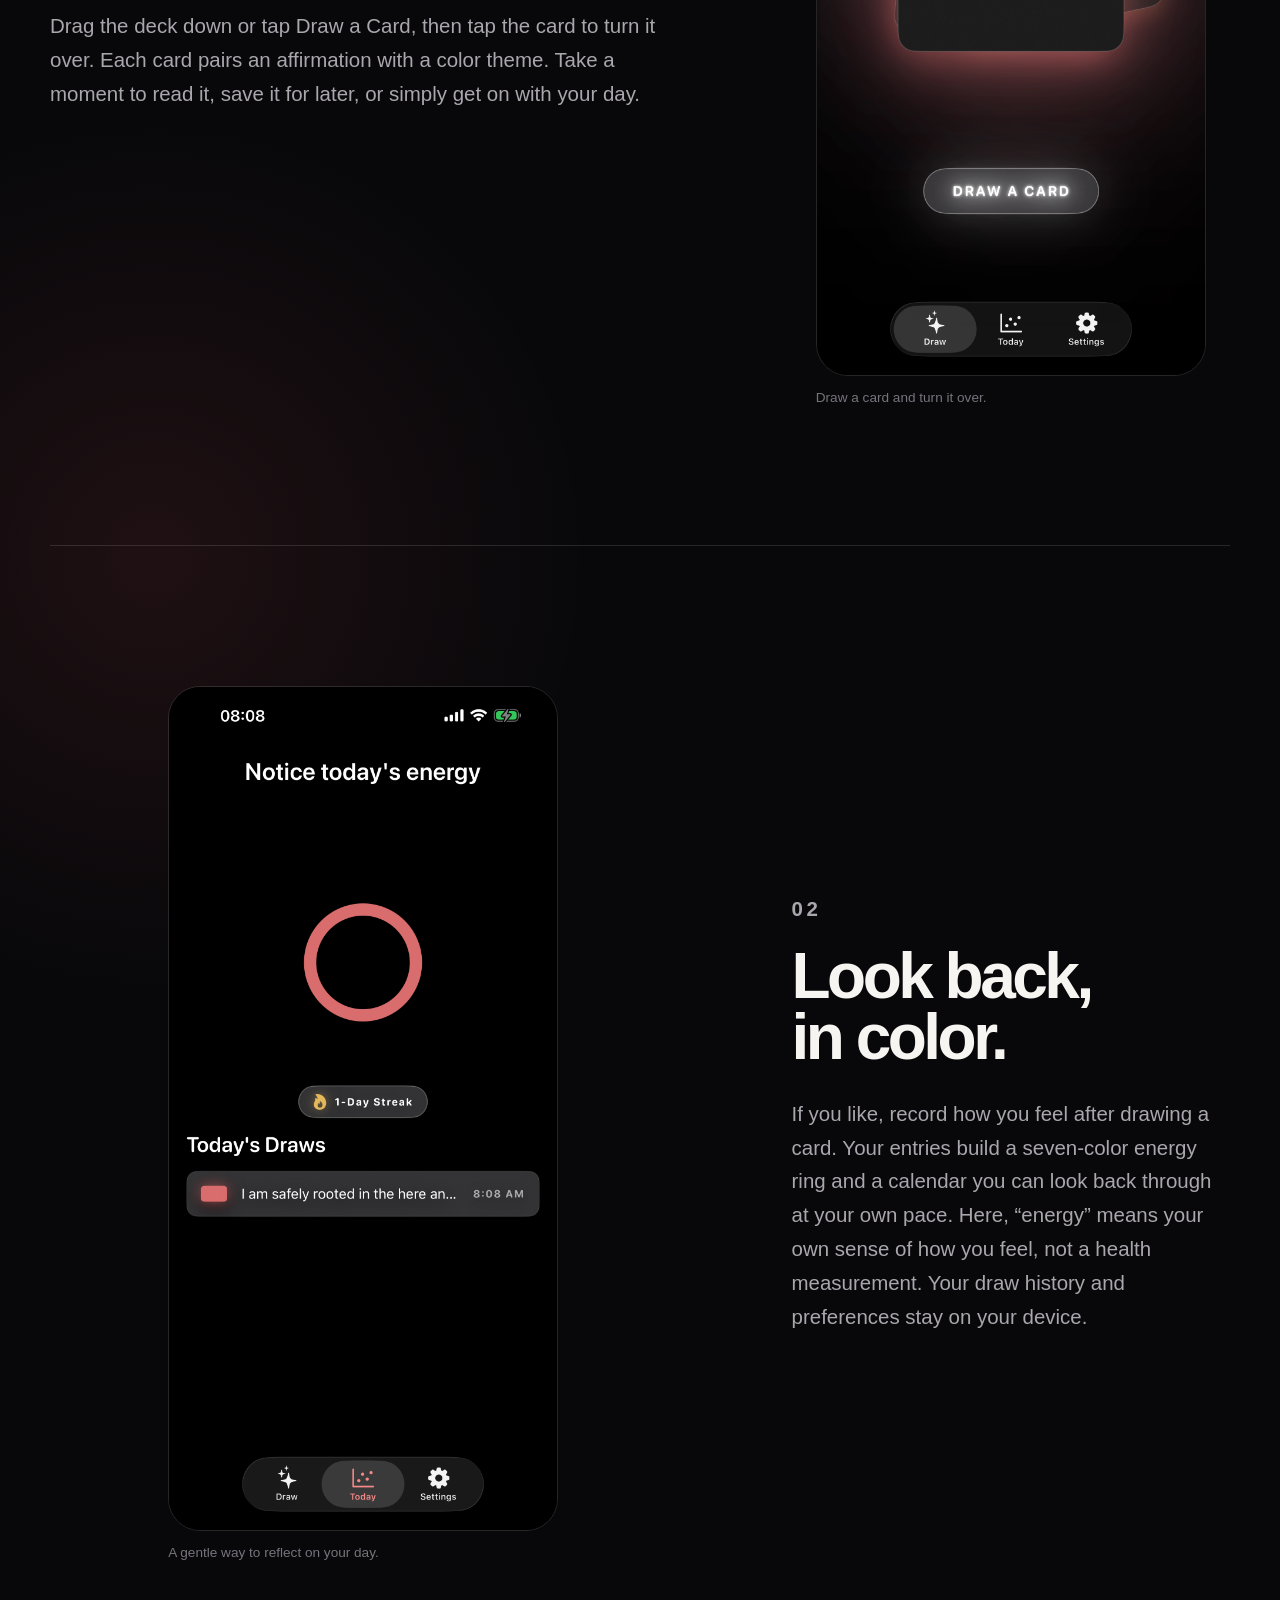
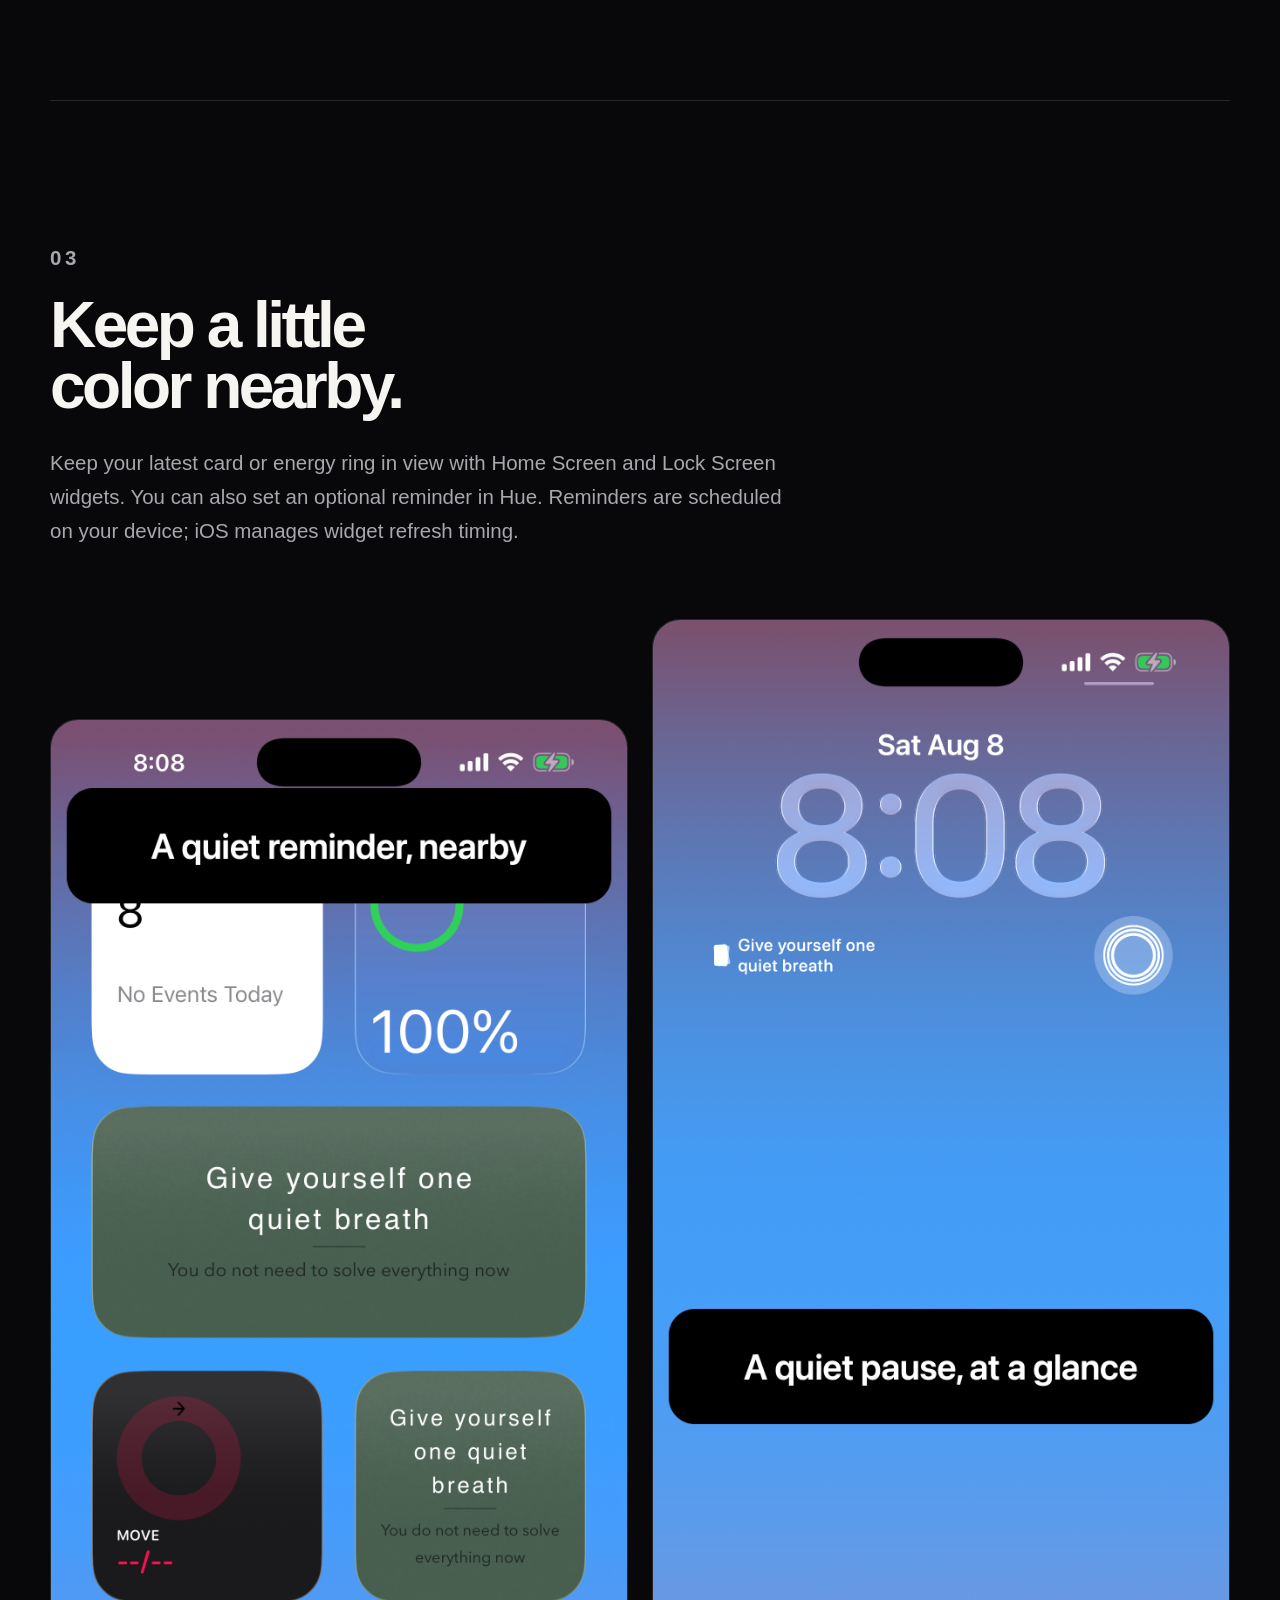
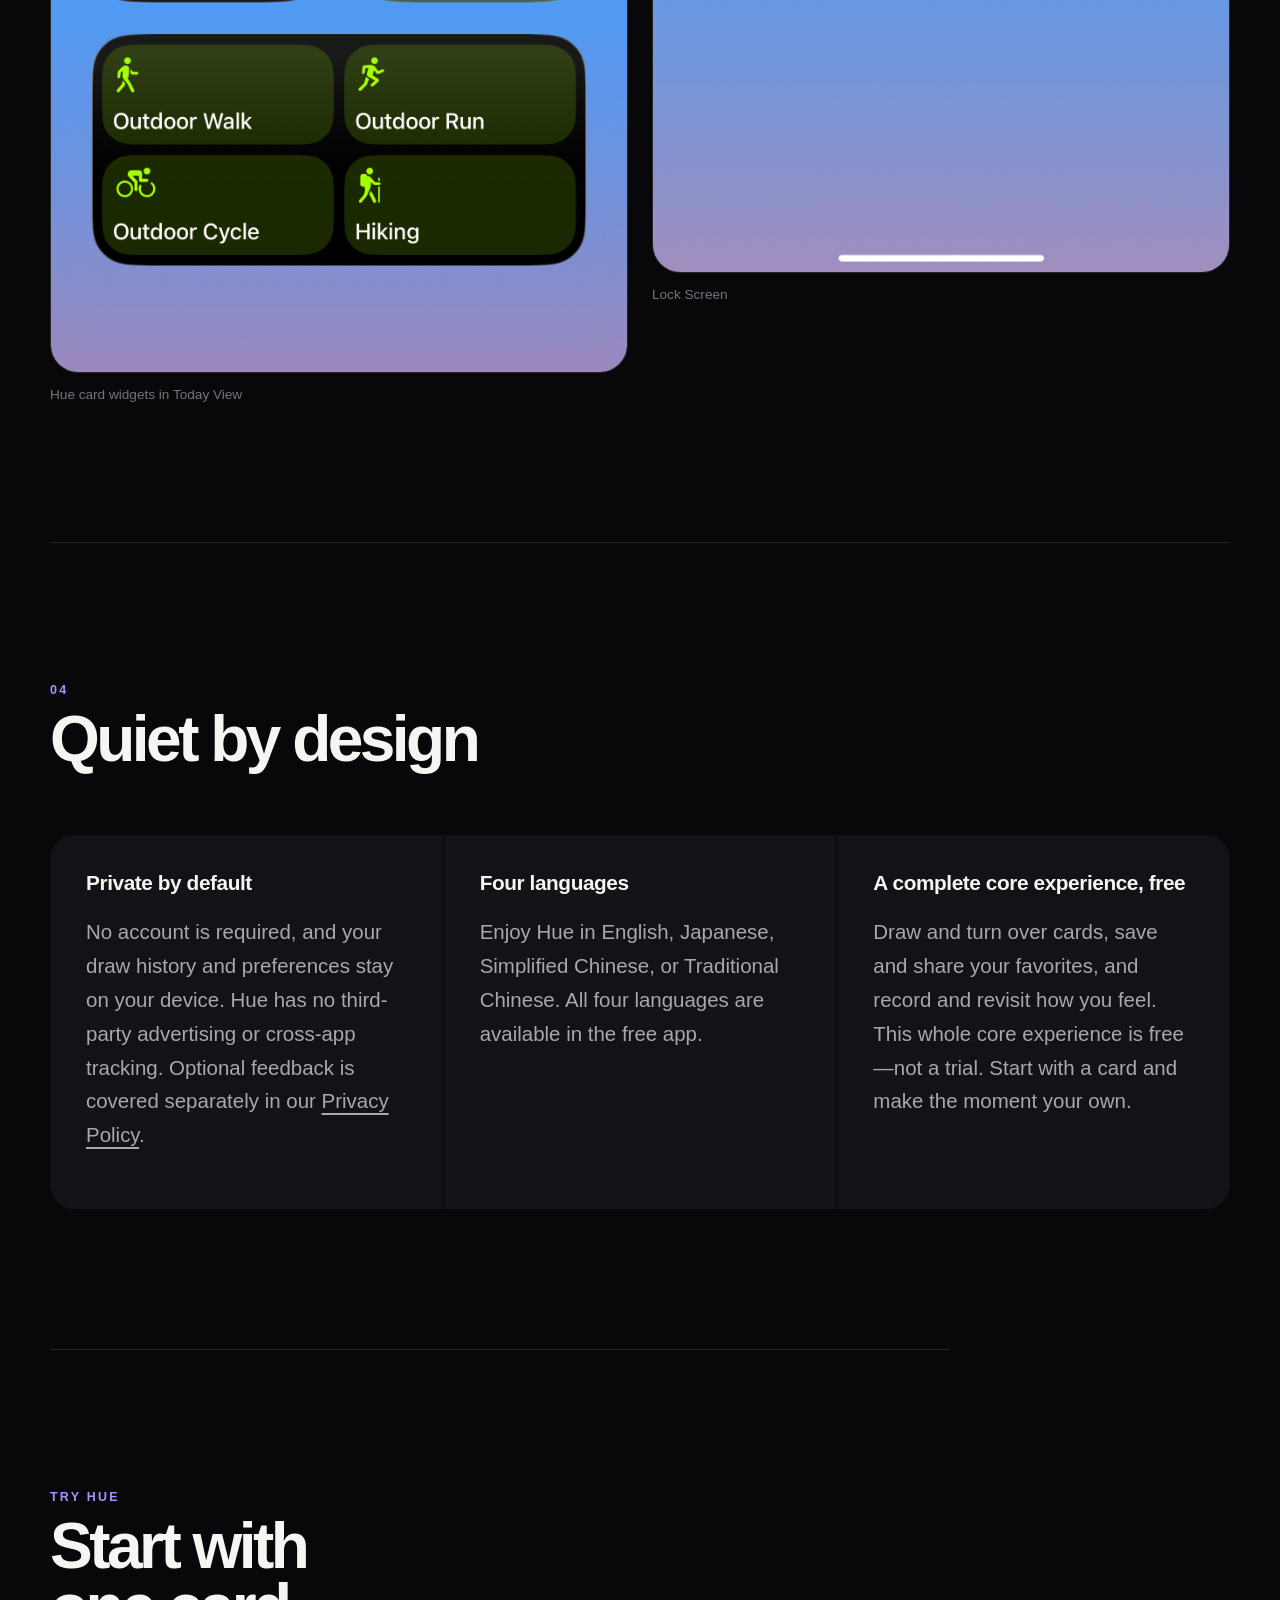
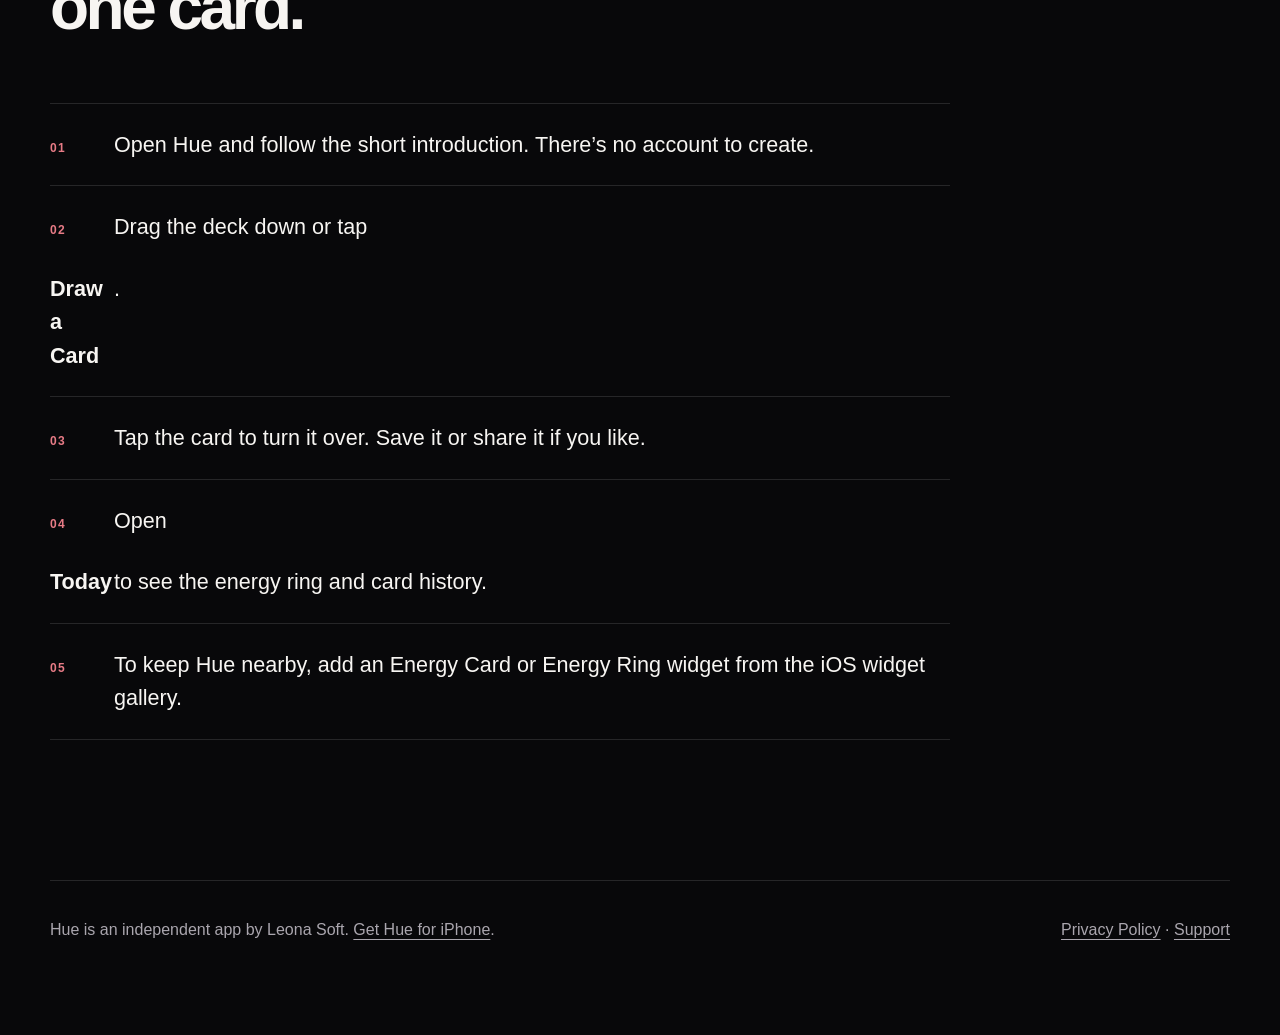
==== commit 23b7ced3: "Focus launch page on free core experience and correct card gesture" ====
--- a/launch/index.html
+++ b/launch/index.html
@@ -3,7 +3,7 @@
 <head>
   <meta charset="utf-8">
   <meta name="viewport" content="width=device-width, initial-scale=1">
-  <meta name="description" content="Take a moment for yourself with Hue for iPhone. Draw a color-inspired card, save your favorites, and add a Home Screen or Lock Screen widget. No subscription.">
+  <meta name="description" content="Take a moment for yourself with Hue for iPhone. Draw, save and share color-inspired cards, and record and revisit how you feel. The core experience is free, with no account needed.">
   <title>Hue — A Daily Pause in Color</title>
   <link rel="stylesheet" href="style.css">
 </head>
@@ -21,15 +21,15 @@
       <div class="hero-copy">
         <p class="eyebrow">Now on the App Store · iPhone</p>
         <h1>A daily pause,<br>guided by color.</h1>
-        <p class="lede">Draw a card, read its words, and take a moment for yourself. Hue brings a little color to your day, with no account required and no subscription.</p>
+        <p class="lede">Draw a card, read its words, and take a moment for yourself. Save what resonates and reflect on how you feel—all part of Hue’s free core experience. No account needed.</p>
         <ul class="facts" aria-label="Launch facts">
           <li>Draw, save &amp; share</li>
           <li>Four languages</li>
           <li>Home &amp; Lock Screen widgets</li>
-          <li>One-time Hue Pro purchase</li>
+          <li>Record &amp; reflect</li>
         </ul>
         <a class="download-link" href="https://apps.apple.com/us/app/hue-daily-pause/id6800386140">Download Hue on the App Store</a>
-        <p class="download-note">Enjoy the core experience for free · Optional one-time Pro purchase · Released September 10, 2026</p>
+        <p class="download-note">A complete core experience, free · Released September 10, 2026</p>
       </div>
       <img class="app-icon" src="assets/hue-app-icon.png" width="1024" height="1024" alt="Hue app icon, a stack of translucent colored rings on a dark background">
     </header>
@@ -38,7 +38,7 @@
       <div>
         <p class="section-number">01</p>
         <h2 id="story-heading">Draw a card.<br>Take a moment.</h2>
-        <p>Drag the deck down or tap Draw a Card, then swipe to turn your card over. Each card pairs an affirmation with a color theme. Take a moment to read it, save it for later, or simply get on with your day.</p>
+        <p>Drag the deck down or tap Draw a Card, then tap the card to turn it over. Each card pairs an affirmation with a color theme. Take a moment to read it, save it for later, or simply get on with your day.</p>
       </div>
       <figure>
         <img src="assets/daily-card.png" width="1320" height="2868" alt="Hue draw screen showing a tactile stack of cards and the Draw a Card button" loading="lazy">
@@ -89,8 +89,8 @@
           <p>Enjoy Hue in English, Japanese, Simplified Chinese, or Traditional Chinese. All four languages are available in the free app.</p>
         </article>
         <article>
-          <h3>No subscription</h3>
-          <p>Draw and turn over cards, save and share your favorites, and record and revisit how you feel—all for free. Pro is optional: a one-time purchase adds more daily draws, the full 88-card core deck, and extras such as freely browsing the deck. Optional tips support the developer and do not unlock features.</p>
+          <h3>A complete core experience, free</h3>
+          <p>Draw and turn over cards, save and share your favorites, and record and revisit how you feel. This whole core experience is free—not a trial. Start with a card and make the moment your own.</p>
         </article>
       </div>
     </section>
@@ -101,7 +101,7 @@
       <ol>
         <li><span>01</span>Open Hue and follow the short introduction. There’s no account to create.</li>
         <li><span>02</span>Drag the deck down or tap <strong>Draw a Card</strong>.</li>
-        <li><span>03</span>Swipe to turn your card over. Save it or share it if you like.</li>
+        <li><span>03</span>Tap the card to turn it over. Save it or share it if you like.</li>
         <li><span>04</span>Open <strong>Today</strong> to see the energy ring and card history.</li>
         <li><span>05</span>To keep Hue nearby, add an Energy Card or Energy Ring widget from the iOS widget gallery.</li>
       </ol>
